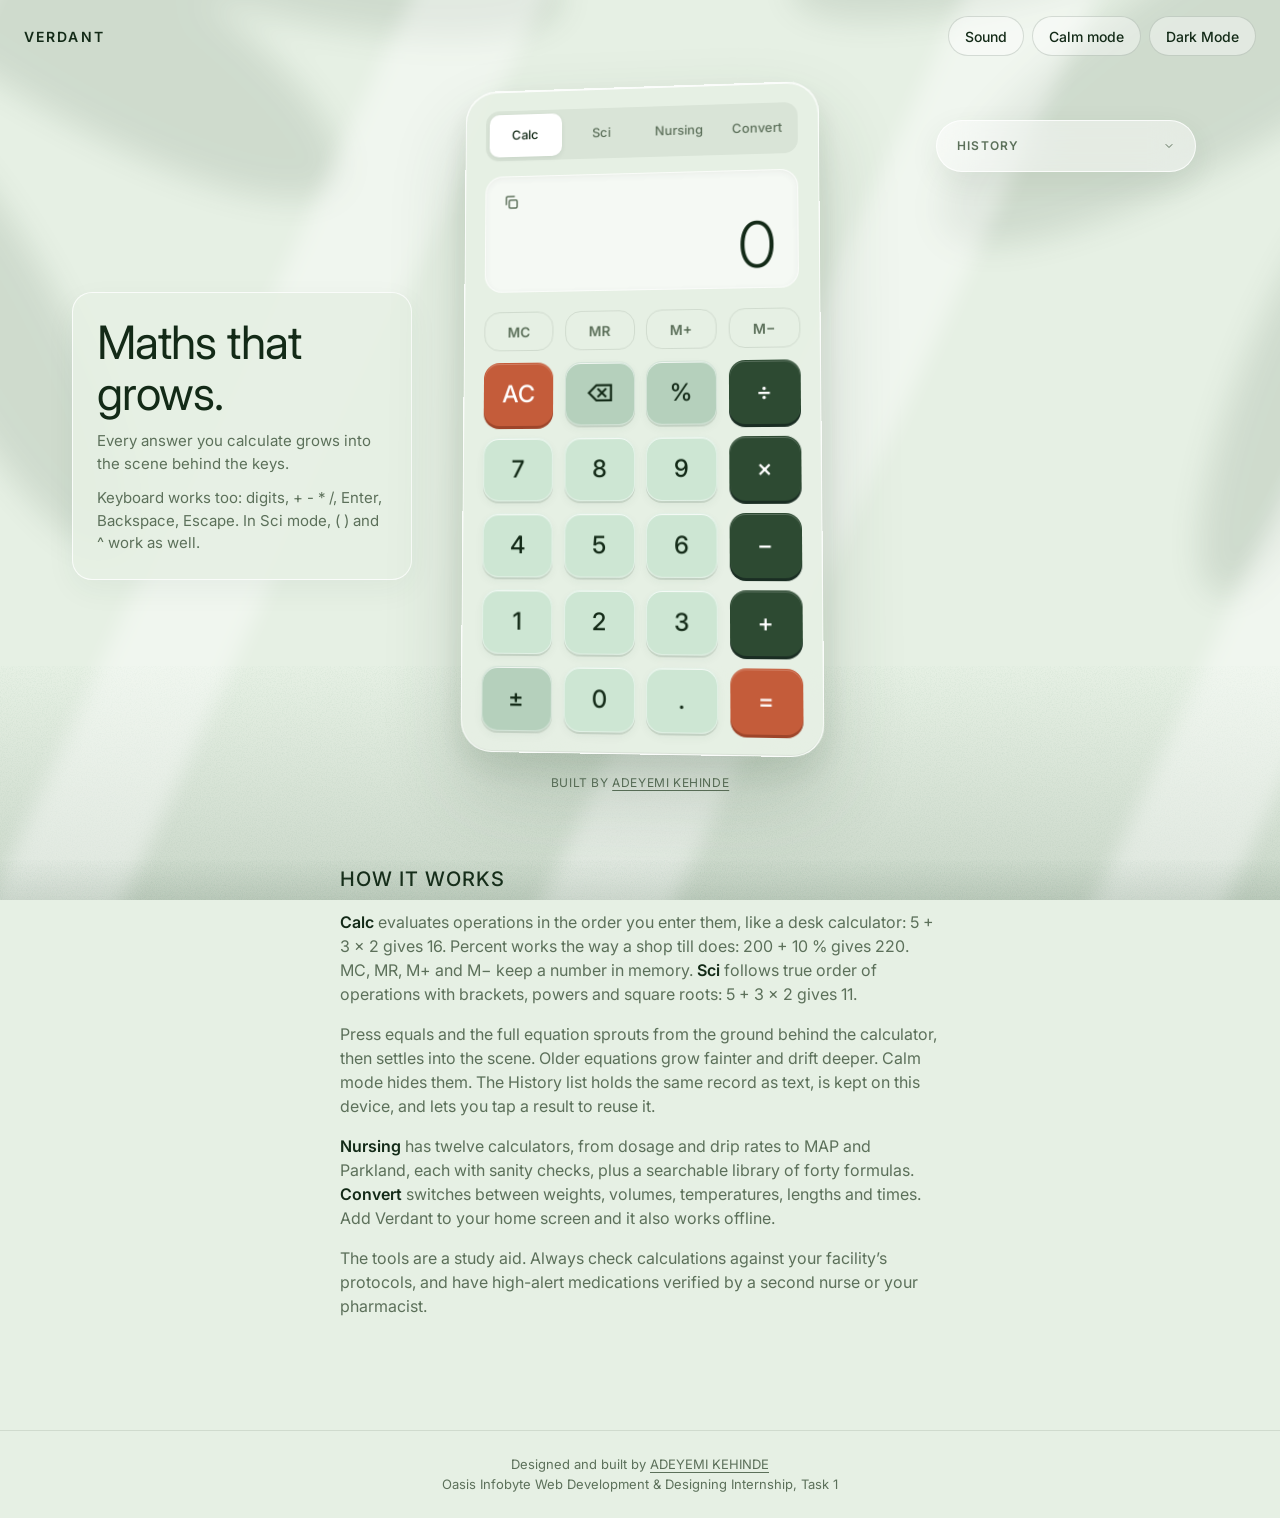
==== WebDev-L2-Calculator/index.html @ 2a037e3b "Added Oasis Infobyte Tasks: Tribute Page and Calculator" ====
<!DOCTYPE html>
<html lang="en">
<head>
  <meta charset="UTF-8">

  <meta name="viewport" content="width=device-width, initial-scale=1, viewport-fit=cover">
  <title>Verdant | Calculator</title>
  <meta name="description" content="A calculator with a scientific mode, nursing dosage tools and unit converters. Forty nursing formulas drift through the scene behind the keys.">
  <meta name="color-scheme" content="light">
  <meta name="theme-color" content="#CFE3CC">
  <meta name="mobile-web-app-capable" content="yes">
  <meta name="apple-mobile-web-app-capable" content="yes">
  <meta name="apple-mobile-web-app-title" content="Verdant">
  <link rel="manifest" href="manifest.webmanifest">
  <link rel="icon" href="icon-192.png" type="image/png">
  <link rel="apple-touch-icon" href="apple-touch-icon.png">

  <script>
    (function () {
      var root = document.documentElement;
      var memory = navigator.deviceMemory || 8, cores = navigator.hardwareConcurrency || 8;
      var saveData = navigator.connection && navigator.connection.saveData;
      if (memory <= 2 || cores <= 2 || saveData) root.classList.add("lite");
    })();
  </script>

  <link rel="preconnect" href="https://fonts.googleapis.com">
  <link rel="preconnect" href="https://fonts.gstatic.com" crossorigin>
  <link rel="stylesheet" href="https://fonts.googleapis.com/css2?family=Inter:wght@200;400;500&display=swap">

  <link rel="stylesheet" href="style.css">
  
  <script src="formulas.js" defer></script>
  <script src="script.js" defer></script>
  <script src="tools.js" defer></script>
</head>

<body>
  <a class="skip-link" href="#calculator">Skip to calculator</a>

  <div class="scene" aria-hidden="true">
    <div class="scene__light"></div>                        
    <div class="formula-field" id="formula-field"></div>
    <div class="scene__tunnel"><div class="tunnel"><div class="tunnel__sway" id="echo-layer"></div></div></div>
    <div class="scene__terrain"></div>                        
  </div>

  <header class="site-header">
    <p class="wordmark">VERDANT</p>
    <div class="site-header__actions">
      <button type="button" class="scene-toggle" id="install-btn" hidden>Install app</button>
      
      <!-- Sound Button with SVG and Text -->
      <button type="button" class="scene-toggle" id="sound-toggle" aria-pressed="false" aria-label="Toggle Sound">
        <svg class="icon-mobile" viewBox="0 0 24 24" width="18" height="18" stroke="currentColor" stroke-width="2" fill="none" stroke-linecap="round" stroke-linejoin="round">
          <polygon points="11 5 6 9 2 9 2 15 6 15 11 19 11 5"></polygon>
          <path d="M15.54 8.46a5 5 0 0 1 0 7.07"></path>
          <path d="M19.07 4.93a10 10 0 0 1 0 14.14"></path>
        </svg>
        <span class="text-desktop">Sound</span>
      </button>
      
  
      <button type="button" class="scene-toggle" id="scene-toggle" aria-pressed="false" aria-label="Toggle Calm Mode">
        <svg class="icon-mobile" viewBox="0 0 24 24" width="18" height="18" stroke="currentColor" stroke-width="2" fill="none" stroke-linecap="round" stroke-linejoin="round">
          <path d="M11 20A7 7 0 0 1 9.8 6.1C15.5 5 17 4.48 19 2c1 2 2 4.18 2 8 0 5.5-4.78 10-10 10Z"></path>
          <path d="M2 21c0-3 1.85-5.36 5.08-6C9.5 14.52 12 13 13 12"></path>
        </svg>
        <span class="text-desktop">Calm mode</span>
      </button>
            <!-- Add this Theme Toggle Button -->
      <button type="button" class="scene-toggle" id="theme-toggle" aria-label="Toggle Dark Mode" aria-pressed="false">
        <!-- Moon Icon (Shows in Light Mode) -->
        <svg class="icon-moon icon-mobile" viewBox="0 0 24 24" width="18" height="18" stroke="currentColor" stroke-width="2" fill="none" stroke-linecap="round" stroke-linejoin="round">
          <path d="M21 12.79A9 9 0 1 1 11.21 3 7 7 0 0 0 21 12.79z"></path>
        </svg>
        <!-- Sun Icon (Shows in Dark Mode) -->
        <svg class="icon-sun icon-mobile" viewBox="0 0 24 24" width="18" height="18" stroke="currentColor" stroke-width="2" fill="none" stroke-linecap="round" stroke-linejoin="round" style="display:none;">
          <circle cx="12" cy="12" r="5"></circle><line x1="12" y1="1" x2="12" y2="3"></line><line x1="12" y1="21" x2="12" y2="23"></line><line x1="4.22" y1="4.22" x2="5.64" y2="5.64"></line><line x1="18.36" y1="18.36" x2="19.78" y2="19.78"></line><line x1="1" y1="12" x2="3" y2="12"></line><line x1="21" y1="12" x2="23" y2="12"></line><line x1="4.22" y1="19.78" x2="5.64" y2="18.36"></line><line x1="18.36" y1="5.64" x2="19.78" y2="4.22"></line>
        </svg>
        <span class="text-desktop">Dark Mode</span>
      </button>
    </div>
  </header>

  <main class="stage">

    <!-- Mobile text toggle button -->
    <button type="button" id="mobile-info-btn" class="mobile-info-btn" aria-expanded="false" aria-controls="intro-title concept-title">
      <svg viewBox="0 0 24 24" width="18" height="18" fill="none" stroke="currentColor" stroke-width="2" stroke-linecap="round" stroke-linejoin="round"><circle cx="12" cy="12" r="10"></circle><line x1="12" y1="16" x2="12" y2="12"></line><line x1="12" y1="8" x2="12.01" y2="8"></line></svg>
      <span>Read Project Info</span>
    </button>

    <section class="intro mobile-collapsible" aria-labelledby="intro-title">
      <h1 id="intro-title">Maths that grows.</h1>
      <p>Every answer you calculate grows into the scene behind the keys.</p>
      <p class="intro__hint">Keyboard works too: digits, + - * /, Enter, Backspace, Escape. In Sci mode, ( ) and ^ work as well.</p>
    </section>

    <section class="calculator" id="calculator" aria-label="Calculator" data-mode="basic">
     
      <div class="calculator__rig">
        <div class="calculator__shadow" aria-hidden="true"></div>
        <div class="calculator__body">

          <div class="tabs" role="tablist" aria-label="Calculator mode">
            <button type="button" class="tab" role="tab" id="tab-basic"   data-tab="basic"   aria-selected="true"  aria-controls="panel-basic"   tabindex="0">Calc</button>
            <button type="button" class="tab" role="tab" id="tab-sci"     data-tab="sci"     aria-selected="false" aria-controls="panel-sci"     tabindex="-1">Sci</button>
            <button type="button" class="tab" role="tab" id="tab-nursing" data-tab="nursing" aria-selected="false" aria-controls="panel-nursing" tabindex="-1">Nursing</button>
            <button type="button" class="tab" role="tab" id="tab-convert" data-tab="convert" aria-selected="false" aria-controls="panel-convert" tabindex="-1">Convert</button>
          </div>

          <div class="display">
            <button type="button" class="display__copy" id="copy-result" aria-label="Copy result">
              <svg viewBox="0 0 24 24" width="18" height="18" aria-hidden="true" focusable="false"><rect x="9" y="9" width="11" height="11" rx="2" fill="none" stroke="currentColor" stroke-width="2"/><path d="M5 15V6a2 2 0 0 1 2-2h9" fill="none" stroke="currentColor" stroke-width="2" stroke-linecap="round"/></svg>
            </button>
            <span class="display__mem" id="mem-badge" hidden>M</span>
            <p class="display__expression" id="expression" aria-hidden="true"></p>
            <output class="display__result" id="result" for="keypad sci-keypad" aria-live="off">0</output>
          </div>

          <div class="panel" id="panel-basic" role="tabpanel" aria-labelledby="tab-basic">
            <div class="memrow" role="group" aria-label="Memory keys">
              <button type="button" class="key key--mem" data-action="mc"     aria-label="Memory clear">MC</button>
              <button type="button" class="key key--mem" data-action="mr"     aria-label="Memory recall">MR</button>
              <button type="button" class="key key--mem" data-action="mplus"  aria-label="Add to memory">M+</button>
              <button type="button" class="key key--mem" data-action="mminus" aria-label="Subtract from memory">M&minus;</button>
            </div>

            <div class="keypad" id="keypad" role="group" aria-label="Calculator keys">
              <button type="button" class="key key--clear"    data-action="clear"     aria-label="All clear">AC</button>
              <button type="button" class="key key--func"     data-action="backspace" aria-label="Backspace">&#9003;</button>
              <button type="button" class="key key--func"     data-action="percent"   aria-label="Percent">%</button>
              <button type="button" class="key key--operator" data-action="operator"  data-operator="divide"   aria-label="Divide">&divide;</button>

              <button type="button" class="key key--number" data-action="digit" data-value="7">7</button>
              <button type="button" class="key key--number" data-action="digit" data-value="8">8</button>
              <button type="button" class="key key--number" data-action="digit" data-value="9">9</button>
              <button type="button" class="key key--operator" data-action="operator" data-operator="multiply" aria-label="Multiply">&times;</button>

              <button type="button" class="key key--number" data-action="digit" data-value="4">4</button>
              <button type="button" class="key key--number" data-action="digit" data-value="5">5</button>
              <button type="button" class="key key--number" data-action="digit" data-value="6">6</button>
              <button type="button" class="key key--operator" data-action="operator" data-operator="subtract" aria-label="Subtract">&minus;</button>

              <button type="button" class="key key--number" data-action="digit" data-value="1">1</button>
              <button type="button" class="key key--number" data-action="digit" data-value="2">2</button>
              <button type="button" class="key key--number" data-action="digit" data-value="3">3</button>
              <button type="button" class="key key--operator" data-action="operator" data-operator="add" aria-label="Add">+</button>

              <button type="button" class="key key--func"   data-action="negate"  aria-label="Plus or minus">&plusmn;</button>
              <button type="button" class="key key--number" data-action="digit" data-value="0">0</button>
              <button type="button" class="key key--number" data-action="decimal" aria-label="Decimal point">.</button>
              <button type="button" class="key key--equals" data-action="equals"  aria-label="Equals">=</button>
            </div>
          </div>

          <div class="panel" id="panel-sci" role="tabpanel" aria-labelledby="tab-sci" hidden>
            <div class="keypad keypad--sci" id="sci-keypad" role="group" aria-label="Scientific keys">
              <button type="button" class="key key--clear"    data-action="sci-clear" aria-label="All clear">AC</button>
              <button type="button" class="key key--func"     data-action="sci-input" data-value="(" aria-label="Open bracket">(</button>
              <button type="button" class="key key--func"     data-action="sci-input" data-value=")" aria-label="Close bracket">)</button>
              <button type="button" class="key key--func"     data-action="sci-back"  aria-label="Backspace">&#9003;</button>
              <button type="button" class="key key--operator" data-action="sci-input" data-value="&divide;" aria-label="Divide">&divide;</button>

              <button type="button" class="key key--func"     data-action="sci-input" data-value="&#8730;(" aria-label="Square root">&radic;</button>
              <button type="button" class="key key--number"   data-action="sci-input" data-value="7">7</button>
              <button type="button" class="key key--number"   data-action="sci-input" data-value="8">8</button>
              <button type="button" class="key key--number"   data-action="sci-input" data-value="9">9</button>
              <button type="button" class="key key--operator" data-action="sci-input" data-value="&times;" aria-label="Multiply">&times;</button>

              <button type="button" class="key key--func"     data-action="sci-input" data-value="^2" aria-label="Squared">x&sup2;</button>
              <button type="button" class="key key--number"   data-action="sci-input" data-value="4">4</button>
              <button type="button" class="key key--number"   data-action="sci-input" data-value="5">5</button>
              <button type="button" class="key key--number"   data-action="sci-input" data-value="6">6</button>
              <button type="button" class="key key--operator" data-action="sci-input" data-value="&minus;" aria-label="Subtract">&minus;</button>

              <button type="button" class="key key--func"     data-action="sci-input" data-value="^" aria-label="To the power of">x&#696;</button>
              <button type="button" class="key key--number"   data-action="sci-input" data-value="1">1</button>
              <button type="button" class="key key--number"   data-action="sci-input" data-value="2">2</button>
              <button type="button" class="key key--number"   data-action="sci-input" data-value="3">3</button>
              <button type="button" class="key key--operator" data-action="sci-input" data-value="+" aria-label="Add">+</button>

              <button type="button" class="key key--func"     data-action="sci-input" data-value="&pi;" aria-label="Pi">&pi;</button>
              <button type="button" class="key key--number"   data-action="sci-input" data-value="0">0</button>
              <button type="button" class="key key--number"   data-action="sci-input" data-value="." aria-label="Decimal point">.</button>
              <button type="button" class="key key--func"     data-action="sci-input" data-value="e" aria-label="Euler's number e">e</button>
              <button type="button" class="key key--equals"   data-action="sci-equals" aria-label="Equals">=</button>
            </div>
          </div>

          <div class="panel panel--tool" id="panel-nursing" role="tabpanel" aria-labelledby="tab-nursing" hidden></div>
          <div class="panel panel--tool" id="panel-convert" role="tabpanel" aria-labelledby="tab-convert" hidden></div>

        </div>
      </div>

      <p class="visually-hidden" id="announcer" role="status" aria-live="polite"></p>
      <p class="signature">Built by <a href="https://www.linkedin.com/in/adeyemi-kehinde-rn" target="_blank" rel="noopener noreferrer">ADEYEMI KEHINDE<span class="visually-hidden"> on LinkedIn (opens in a new tab)</span></a></p>
    </section>

    <aside class="history" aria-label="Calculation history">
      <details>
        <summary>History</summary>
        <ol class="history__list" id="history-list" reversed></ol>
        <p class="history__empty" id="history-empty">Your calculations will appear here. Tap one to reuse its result.</p>
        <button type="button" class="history__clear" data-action="clear-history" hidden>Clear history</button>
      </details>
    </aside>

    <section class="concept mobile-collapsible" aria-labelledby="concept-title">
      <h2 id="concept-title">How it works</h2>
      <p><strong>Calc</strong> evaluates operations in the order you enter them, like a desk calculator: 5 + 3 &times; 2 gives 16. Percent works the way a shop till does: 200 + 10 % gives 220. MC, MR, M+ and M&minus; keep a number in memory. <strong>Sci</strong> follows true order of operations with brackets, powers and square roots: 5 + 3 &times; 2 gives 11.</p>
      <p>Press equals and the full equation sprouts from the ground behind the calculator, then settles into the scene. Older equations grow fainter and drift deeper. Calm mode hides them. The History list holds the same record as text, is kept on this device, and lets you tap a result to reuse it.</p>
      <p><strong>Nursing</strong> has twelve calculators, from dosage and drip rates to MAP and Parkland, each with sanity checks, plus a searchable library of forty formulas. <strong>Convert</strong> switches between weights, volumes, temperatures, lengths and times. Add Verdant to your home screen and it also works offline.</p>
      <p>The tools are a study aid. Always check calculations against your facility&rsquo;s protocols, and have high-alert medications verified by a second nurse or your pharmacist.</p>
    </section>

  </main>

  <div class="scene scene--front" aria-hidden="true">
    <div class="scene__terrain-front"></div>
  </div>

  <footer class="site-footer">
    <p>Designed and built by <a href="https://www.linkedin.com/in/adeyemi-kehinde-rn" target="_blank" rel="noopener noreferrer">ADEYEMI KEHINDE</a></p>
    <p>Oasis Infobyte Web Development &amp; Designing Internship, Task 1</p>
  </footer>

  <div class="toast" id="toast" aria-hidden="true"></div>

  <noscript><p class="noscript">This calculator needs JavaScript to work. Please enable it and reload.</p></noscript>
</body>
</html>
---- WebDev-L2-Calculator/style.css ----
/* VERDANT - Main Stylesheet */

:root {
  /* Typography */
  --ink: #132A17;
  --ink-dim: #5C705A;
  --error: #C45C3A;
  
  /* Canvas */
  --bg-base: #E6F0E4;
  --bg-glow: #F8FAF5;
  
  /* Surfaces */
  --panel: rgba(255, 255, 255, 0.45);
  --display: rgba(255, 255, 255, 0.6);
  --edge: rgba(255, 255, 255, 0.8);
  
  /* Keys & Accents */
  --key-number: #CDE6D3;
  --key-func: #B5D0BC;
  --key-op: #2D4A32;
  --accent: #C45C3A;
  
  /* Elements */
  --glyph: #2D4A32;
  --focus: #2D4A32;
  --warn-bg: rgba(196, 92, 58, 0.15); 
  --warn-ink: #8A3520;
  
  /* Physics & Fonts */
  --font: "Inter", -apple-system, "SF Pro Display", system-ui, "Segoe UI", sans-serif;
  --ease-out: cubic-bezier(.22,1,.36,1); 
  --spring: cubic-bezier(.34,1.4,.64,1);
  --calc-w: 360px; 
  --pad: 20px; 
  --gap: 12px; 
  --display-h: 120px; 
  --key-h: 64px; 
  --key-radius: 16px; 
  --body-radius: 32px; 
  --result-size: 64px;

  /* SVG Assets */
  --noise: url("data:image/svg+xml,%3Csvg xmlns='http://www.w3.org/2000/svg' width='240' height='240'%3E%3Cfilter id='n'%3E%3CfeTurbulence type='fractalNoise' baseFrequency='.8' numOctaves='2' stitchTiles='stitch'/%3E%3CfeColorMatrix values='0 0 0 0 .2 0 0 0 0 .4 0 0 0 0 .3 0 0 0 1.2 -.5'/%3E%3C/filter%3E%3Crect width='100%25' height='100%25' filter='url(%23n)'/%3E%3C/svg%3E");
  --leaves: url("data:image/svg+xml,%3Csvg xmlns='http://www.w3.org/2000/svg' viewBox='0 0 800 600' preserveAspectRatio='xMidYMid slice'%3E%3Cdefs%3E%3Cfilter id='b' x='-30%25' y='-30%25' width='160%25' height='160%25'%3E%3CfeGaussianBlur stdDeviation='9'/%3E%3C/filter%3E%3C/defs%3E%3Cg fill='%232D4A32' filter='url(%23b)'%3E%3Cellipse cx='70' cy='50' rx='190' ry='52' transform='rotate(32 70 50)'/%3E%3Cellipse cx='210' cy='20' rx='150' ry='40' transform='rotate(12 210 20)'/%3E%3Cellipse cx='40' cy='230' rx='140' ry='38' transform='rotate(62 40 230)'/%3E%3Cellipse cx='740' cy='70' rx='200' ry='54' transform='rotate(148 740 70)'/%3E%3Cellipse cx='620' cy='10' rx='140' ry='36' transform='rotate(165 620 10)'/%3E%3Cellipse cx='770' cy='260' rx='130' ry='34' transform='rotate(112 770 260)'/%3E%3C/g%3E%3C/svg%3E");
  --chevron: url("data:image/svg+xml,%3Csvg xmlns='http://www.w3.org/2000/svg' width='12' height='8' viewBox='0 0 12 8'%3E%3Cpath d='M1 1.5l5 5 5-5' fill='none' stroke='%235C705A' stroke-width='1.8' stroke-linecap='round' stroke-linejoin='round'/%3E%3C/svg%3E");
}

@property --tilt { syntax:"<number>"; inherits:true; initial-value:1; }

/* Base Reset */
*,*::before,*::after { box-sizing:border-box; }
[hidden] { display:none !important; }
html { -webkit-text-size-adjust:100%; scroll-behavior:smooth; scroll-padding-top:16px; }
body { margin:0; min-height:100dvh; background:var(--bg-base); color:var(--ink); font-family:var(--font); line-height:1.5; overflow-x:hidden; }
h1,h2,p { margin:0; }
a { color:inherit; text-underline-offset:3px; }
.visually-hidden { position:absolute; width:1px; height:1px; margin:-1px; padding:0; overflow:hidden; clip:rect(0 0 0 0); white-space:nowrap; border:0; }
.skip-link { position:absolute; left:16px; top:-64px; z-index:20; padding:8px 16px; border-radius:8px; background:var(--ink); color:#fff; }
.skip-link:focus { top:16px; }
.noscript { position:relative; z-index:10; margin:16px; padding:16px; border-radius:12px; background:var(--panel); color:var(--error); }
:is(a,button,summary,input,select):focus-visible { outline:3px solid var(--focus); outline-offset:3px; }

/* Background Scene */
.scene { position:fixed; inset:0; z-index:0; pointer-events:none; overflow:hidden; contain:layout paint style; background:var(--bg-base); }
.scene__light::after { content:""; position:absolute; inset:-6%; background:var(--leaves) center/cover; opacity:.12; }
.scene__light::before { content:""; position:absolute; inset:-20%; z-index:1; background:repeating-linear-gradient(115deg, transparent 0 180px, rgba(255,255,255,0.4) 180px 300px, transparent 300px 500px); animation:light-drift 80s ease-in-out infinite alternate; filter: blur(10px); }
@keyframes light-drift { from { transform:translate3d(-4%,0,0); } to { transform:translate3d(4%,0,0); } }
.scene__terrain { position:absolute; left:0; right:0; bottom:0; height:26vh; background:linear-gradient(0deg,rgba(45,74,50,.15),transparent); }
.scene__terrain::after,.scene__terrain-front::after { content:""; position:absolute; inset:0; background:var(--noise); opacity:.15; mix-blend-mode:multiply; }
.scene--front { inset:auto 0 0 0; height:40px; z-index:6; background:none; }
.scene__terrain-front { position:absolute; inset:0; background:linear-gradient(0deg,rgba(45,74,50,.1),transparent); }

/* Header & Layout */
.site-header { position:relative; z-index:5; display:flex; justify-content:space-between; align-items:center; gap:12px; flex-wrap:wrap; padding:max(16px,env(safe-area-inset-top)) max(24px,env(safe-area-inset-right)) 0 max(24px,env(safe-area-inset-left)); animation:fade-down 900ms var(--ease-out) 1300ms both; }
.site-header__actions { display:flex; flex-wrap:wrap; justify-content:flex-end; gap:8px; }
.wordmark { font-size:14px; font-weight:600; letter-spacing:.15em; color:var(--ink); text-transform:uppercase; }

/* Toggle Buttons (Desktop Text / Mobile Icons) */
.scene-toggle { display:flex; align-items:center; justify-content:center; gap:6px; min-height:40px; padding:8px 16px; border:1px solid rgba(19,42,23,.15); border-radius:999px; background:rgba(255,255,255,.4); color:var(--ink); font:inherit; font-size:14px; font-weight:500; cursor:pointer; touch-action:manipulation; transition:all 0.2s; backdrop-filter: blur(10px); }
.scene-toggle:hover { background:rgba(255,255,255,.7); }
.scene-toggle[aria-pressed="true"] { background:var(--ink); color:#fff; }
.scene-toggle .icon-mobile { display:none; }
.scene-toggle .text-desktop { display:inline; }

.stage { position:relative; z-index:5; display:grid; justify-items:center; align-content:start; gap:24px; padding:24px 16px 72px; min-height:calc(100dvh - 48px); }
.intro { max-width:34ch; padding:24px; border-radius:20px; background:var(--panel); -webkit-backdrop-filter:blur(20px); backdrop-filter:blur(20px); border:1px solid var(--edge); box-shadow: 0 10px 30px rgba(45,74,50,0.05); animation:fade-up 900ms var(--ease-out) 1500ms both; }
.intro h1 { font-size:clamp(30px,3.6vw,46px); font-weight:400; line-height:1.1; margin-bottom:12px; letter-spacing:-.02em; color:var(--ink); }
.intro p { color:var(--ink-dim); font-size:15px; }
.intro__hint { margin-top:12px; font-size:13px; }

.concept { grid-column:1/-1; max-width:60ch; padding-top:48px; color:var(--ink-dim); content-visibility:auto; contain-intrinsic-size:auto 520px; }
.concept h2 { font-size:20px; font-weight:500; color:var(--ink); margin-bottom:16px; text-transform:uppercase; letter-spacing:0.05em; }
.concept p + p { margin-top:16px; }
.concept strong { font-weight:600; color:var(--ink); }

.site-footer { position:relative; z-index:5; padding:24px 24px max(24px,env(safe-area-inset-bottom)); font-size:13px; color:var(--ink-dim); text-align:center; border-top:1px solid rgba(19,42,23,.1); margin-top:40px; }
@keyframes fade-down { from { opacity:0; translate:0 -16px; } }
@keyframes fade-up { from { opacity:0; translate:0 18px; } }

/* Calculator Chassis */
.calculator { perspective:1400px; width:min(92vw,var(--calc-w)); order:-1; }
.calculator__rig { position:relative; --tilt:1; transition:--tilt 600ms var(--ease-out); transform:rotateX(calc((4deg - var(--py,0)*1.5deg)*var(--tilt))) rotateY(calc((-6deg + var(--px,0)*1.5deg)*var(--tilt))); }
.calculator[data-mode="nursing"] .calculator__rig,.calculator[data-mode="convert"] .calculator__rig { --tilt:0; }
.calculator__shadow { position:absolute; inset:0; border-radius:var(--body-radius); box-shadow:0 40px 80px rgba(45,74,50,.2), 0 15px 30px rgba(45,74,50,.1); animation:shadow-land 1700ms ease-out both 250ms; }
@keyframes shadow-land {
  0%,34% { opacity:0; scale:.9; }
  52%    { opacity:1; scale:1; }
  66%    { opacity:.55; scale:.97; }
  80%    { opacity:1; scale:1; }
  90%    { opacity:.8; scale:.99; }
  100%   { opacity:1; scale:1; }
}
.calculator__body { position:relative; z-index:1; isolation:isolate; padding:var(--pad); border-radius:var(--body-radius); background:var(--panel); -webkit-backdrop-filter:blur(24px) saturate(1.2); backdrop-filter:blur(24px) saturate(1.2); border:1px solid var(--edge); box-shadow:inset 0 1px 0 rgba(255,255,255,.9), inset 0 -1px 0 rgba(0,0,0,.05); animation:slab-drop 1700ms both 250ms; }
.calculator__body::before, .calculator__body::after { display:none; }
@keyframes slab-drop {
  0%   { translate:0 -125vh; rotate:9deg;    animation-timing-function:cubic-bezier(.55,0,.9,.45); }
  52%  { translate:0 0;      rotate:-1.5deg; animation-timing-function:cubic-bezier(.2,.7,.3,1); }
  66%  { translate:0 -34px;  rotate:.8deg;   animation-timing-function:cubic-bezier(.55,0,.9,.45); }
  80%  { translate:0 0;      rotate:-.3deg;  animation-timing-function:cubic-bezier(.2,.7,.3,1); }
  90%  { translate:0 -9px;   rotate:.1deg;   animation-timing-function:cubic-bezier(.55,0,.9,.45); }
  100% { translate:0 0;      rotate:0deg; }
}
@supports not (backdrop-filter:blur(1px)) { .calculator__body { background:rgba(230, 240, 228, 0.95); } }

/* Tabs & Display */
.tabs { display:grid; grid-template-columns:repeat(4,1fr); gap:4px; padding:4px; margin-bottom:16px; border-radius:14px; background:rgba(19,42,23,.06); }
.tab { min-height:44px; padding:0 2px; border:0; border-radius:10px; background:none; color:var(--ink-dim); font:inherit; font-size:13px; font-weight:500; cursor:pointer; touch-action:manipulation; transition:all 0.2s; }
.tab[aria-selected="true"] { background:#fff; color:var(--ink); box-shadow:0 2px 5px rgba(19,42,23,.08); }

.display { position:relative; display:flex; flex-direction:column; justify-content:flex-end; align-items:flex-end; height:var(--display-h); padding:16px 20px; margin-bottom:20px; border-radius:18px; background:var(--display); box-shadow:inset 0 2px 6px rgba(45,74,50,.06); overflow:hidden; border:1px solid rgba(255,255,255,0.5); }
.display__copy { position:absolute; top:8px; left:8px; display:grid; place-items:center; width:36px; height:36px; padding:0; border:0; border-radius:10px; background:none; color:var(--ink-dim); cursor:pointer; transition:color 0.2s; }
.display__copy:hover { color:var(--ink); }
.display__mem { position:absolute; top:14px; left:52px; padding:2px 8px; border-radius:6px; background:var(--key-op); color:#fff; font-size:11px; font-weight:600; letter-spacing:0.05em; }
.display__expression { max-width:100%; min-height:1.5em; font-size:16px; color:var(--ink-dim); white-space:nowrap; overflow:hidden; text-overflow:ellipsis; font-weight:500; }
.display__result { max-width:100%; font-size:var(--result-size); font-weight:300; line-height:1.1; font-variant-numeric:tabular-nums; white-space:nowrap; overflow:hidden; color:var(--ink); }
.display__result[data-size="md"] { font-size:calc(var(--result-size)*.75); }
.display__result[data-size="sm"] { font-size:calc(var(--result-size)*.56); }
.display__result.is-preview { color:var(--ink-dim); }
.display__result.is-error { color:var(--error); font-size:28px; font-weight:500; }
.display__result.is-revealed { animation:result-reveal 320ms var(--ease-out); }
@keyframes result-reveal { from { opacity:0; translate:0 8px; } to { opacity:1; translate:0 0; } }

/* Keypads & Keys */
.keypad { display:grid; grid-template-columns:repeat(4,1fr); gap:var(--gap); }
.keypad--sci { display:grid; grid-template-columns:repeat(5,1fr); gap:calc(var(--gap)*.8); }
.signature { margin-top:24px; text-align:center; font-size:12px; color:var(--ink-dim); text-transform:uppercase; letter-spacing:0.05em; }

.key { height:var(--key-h); min-height:48px; padding:0; border:1px solid rgba(255,255,255,0.4); border-radius:var(--key-radius); font:inherit; font-size:24px; font-weight:500; color:var(--ink); cursor:pointer; touch-action:manipulation; -webkit-tap-highlight-color:transparent; box-shadow:0 2px 0 rgba(45,74,50,.15), 0 4px 10px rgba(45,74,50,.05), inset 0 1px 0 rgba(255,255,255,.8); transition:transform 160ms var(--ease-out),box-shadow 160ms var(--ease-out),filter 120ms ease-out; }
html:not(.is-ready) #panel-basic .key { animation:key-rise 560ms var(--ease-out) both; animation-delay:calc(1000ms + var(--i,0)*32ms); }
@keyframes key-rise { from { opacity:0; translate:0 16px; scale:.88; } }
.keypad--sci .key { height:calc(var(--key-h)*.88); font-size:20px; }

.key--number { background:var(--key-number); }
.key--func { background:var(--key-func); }
.key--operator { background:var(--key-op); color:#fff; border-color:transparent; box-shadow:0 3px 0 #1A2D23, inset 0 1px 0 rgba(255,255,255,.2); }
.key--equals,.key--clear { background:var(--accent); color:#fff; border-color:transparent; box-shadow:0 3px 0 #9E452A, inset 0 1px 0 rgba(255,255,255,.2); }
.key--mem { height:40px; min-height:40px; font-size:14px; font-weight:600; background:transparent; color:var(--ink-dim); box-shadow:none; border-color:rgba(19,42,23,.1); }
.memrow { display:grid; grid-template-columns:repeat(4,1fr); gap:var(--gap); margin-bottom:var(--gap); }

@media (hover:hover) { .key:hover { filter:brightness(1.03); } }
.key:active,.key.is-pressed { transform:translateY(3px); box-shadow:0 0 0 transparent, inset 0 2px 5px rgba(0,0,0,.1); transition-duration:80ms; }
.key--equals:active, .key--equals.is-pressed, .key--clear:active, .key--clear.is-pressed { box-shadow:0 0 0 transparent, inset 0 2px 5px rgba(0,0,0,.2); }
.key--mem:active,.key--mem.is-pressed { box-shadow:none; }
.key:focus-visible { outline:3px solid var(--focus); outline-offset:3px; }
.key--operator.is-active { background:#203626; box-shadow:0 0 0 #1A2D23, inset 0 1px 3px rgba(0,0,0,.8); }

/* Tools (Nursing / Convert) */
.tool__formula { margin:2px 0 16px; padding:12px; background:rgba(255, 255, 255, 0.4); border-radius:8px; border:1px solid rgba(19, 42, 23, 0.05); font-size:14px; color:var(--ink-dim); font-variant-numeric:tabular-nums; }
.tool__form { display:grid; grid-template-columns:1fr 1fr; gap:16px; margin:0; }
.field { display:grid; gap:6px; min-width:0; align-content:start; }
.field--wide { grid-column:1/-1; }
.field__label { font-size:12px; font-weight:600; letter-spacing:.05em; color:var(--ink-dim); text-transform:uppercase; }
.control { width:100%; min-height:44px; padding:10px 12px; border:1px solid rgba(19,42,23,.15); border-radius:12px; background:rgba(255,255,255,.6); color:var(--ink); font:inherit; font-size:15px; box-shadow:inset 0 1px 3px rgba(0,0,0,0.05); }
.control::placeholder { color:var(--ink-dim); opacity:.6; }
select.control { -webkit-appearance:none; appearance:none; padding-right:32px; background:rgba(255,255,255,.6) var(--chevron) no-repeat right 12px center; cursor:pointer; }
.input-wrap { position:relative; }
.input-wrap .control--unit { padding-right:72px; }
.input-wrap__unit { position:absolute; top:50%; right:12px; translate:0 -50%; max-width:64px; overflow:hidden; text-overflow:ellipsis; white-space:nowrap; font-size:12px; color:var(--ink-dim); pointer-events:none; }
.convert-row { display:grid; grid-template-columns:1fr auto 1fr; gap:8px; align-items:end; margin-top:10px; }
.panel--tool > .field + .field,.panel--tool > .field + .convert-row { margin-top:10px; }

.result-card { margin-top:20px; padding:20px; border-radius:16px; background:var(--display); box-shadow:inset 0 4px 12px rgba(45,74,50,.08); min-height:92px; border:1px solid rgba(255,255,255,0.5); display:flex; flex-direction:column; gap:12px; }
.result-card__value { font-size:42px; font-weight:300; line-height:1.15; font-variant-numeric:tabular-nums; overflow-wrap:anywhere; color:var(--ink); min-height:50px; }
.result-card__value.is-empty { color:var(--ink-dim); }
.result-card__unit { font-size:14px; font-weight:500; color:var(--ink-dim); }
.result-card__detail { font-size:13px; color:var(--ink-dim); line-height:1.5; font-variant-numeric:tabular-nums; }
.result-card__warnings { display:grid; gap:6px; }
.result-card__warn { margin-top:8px; padding:8px 10px; border-radius:8px; background:var(--warn-bg); color:var(--warn-ink); font-size:13px; border: 1px solid rgba(196, 92, 58, 0.3); }
.result-card__note { font-size:13px; color:var(--ink-dim); line-height:1.5; opacity:0.8; }
.result-card__note:empty { display:none; }

.tool__actions { display:grid; grid-template-columns:1fr 1fr; gap:12px; margin-top:20px; }
.btn { min-height:44px; padding:12px 16px; border:1px solid rgba(19,42,23,.15); border-radius:12px; background:rgba(255,255,255,.5); color:var(--ink); font:inherit; font-size:14px; font-weight:600; cursor:pointer; transition:all 0.2s; }
.btn:hover { background:rgba(255,255,255,.8); }
.btn--primary { background:var(--key-op); border-color:var(--key-op); color:#fff; box-shadow:0 4px 10px rgba(45, 74, 50, 0.15); }
.btn--primary:hover { background:#203626; }
.btn:disabled { opacity:.5; cursor:not-allowed; }
.btn--small { min-height:40px; padding:6px 12px; font-size:13px; }
.btn--icon { min-width:44px; padding:0; font-size:16px; }

.tool__disclaimer { margin-top:16px; padding:12px; font-size:12px; color:var(--ink-dim); opacity:0.8; line-height:1.6; background:rgba(255, 255, 255, 0.3); border-radius:8px; }

.library { margin-top:24px; border-top:1px solid rgba(19,42,23,.1); padding-top:16px; }
.library summary { cursor:pointer; padding:12px 0; font-size:13px; font-weight:600; color:var(--ink); text-transform:uppercase; letter-spacing:0.05em; }
.library__list { max-height:350px; margin:8px 0 0; padding:0 8px 0 0; list-style:none; overflow-y:auto; }
.library__list::-webkit-scrollbar { width: 6px; }
.library__list::-webkit-scrollbar-track { background: rgba(0,0,0,0.05); border-radius: 10px; }
.library__list::-webkit-scrollbar-thumb { background: var(--ink-dim); border-radius: 10px; }
.library__row { display:flex; align-items:center; justify-content:space-between; gap:16px; padding:16px 8px; border-bottom:1px solid rgba(19,42,23,.08); transition:background 0.2s; }
.library__row:hover { background:rgba(255,255,255,0.5); border-radius:8px; }
.library__text { display:grid; gap:2px; min-width:0; }
.library__name { font-size:13px; font-weight:600; color:var(--ink); }
.library__formula { font-size:13px; color:var(--ink-dim); overflow-wrap:anywhere; }
.library__empty { padding:12px 0; font-size:13px; color:var(--ink-dim); }
.library .control { margin-top:8px; }
.library__row .btn { padding:6px 12px; font-size:12px; background:rgba(255, 255, 255, 0.8); border:1px solid rgba(19, 42, 23, 0.15); color:var(--ink); }
.library__row .btn:hover { background:var(--ink); color:#fff; }

/* History Card */
.history { width: min(92vw, var(--calc-w)); margin: 20px auto 0 auto; background: var(--panel); border: 1px solid var(--edge); border-radius: var(--body-radius); backdrop-filter: blur(20px); -webkit-backdrop-filter: blur(20px); box-shadow: 0 10px 30px rgba(45,74,50,0.08); position: relative; z-index: 10; animation: fade-up 900ms var(--ease-out) 1700ms both; }
.history summary { display: flex; align-items: center; justify-content: space-between; padding: 16px 20px; cursor: pointer; font-size: 12px; font-weight: 600; color: var(--ink-dim); text-transform: uppercase; letter-spacing: 0.1em; list-style: none; transition: color 0.2s; }
.history summary::-webkit-details-marker { display: none; }
.history summary:hover { color: var(--ink); }
.history summary::after { content: ""; width: 12px; height: 12px; background-image: url("data:image/svg+xml,%3Csvg xmlns='http://www.w3.org/2000/svg' viewBox='0 0 24 24' fill='none' stroke='%235C705A' stroke-width='2' stroke-linecap='round' stroke-linejoin='round'%3E%3Cpolyline points='6 9 12 15 18 9'%3E%3C/polyline%3E%3C/svg%3E"); background-size: contain; background-repeat: no-repeat; transition: transform 0.3s var(--ease-out); }
.history[open] summary::after { transform: rotate(180deg); }
.history__list { margin: 0; padding: 0 20px 16px 20px; list-style: none; max-height: 200px; overflow-y: auto; }
.history__list li { border-bottom: 1px solid rgba(19,42,23,.06); }
.history__item { display: block; width: 100%; padding: 12px 0; border: none; background: none; color: var(--ink); font: inherit; font-size: 15px; font-variant-numeric: tabular-nums; text-align: left; cursor: pointer; transition: color 0.2s, transform 0.1s; }
.history__item:hover { color: var(--accent); }
.history__empty { padding: 0 20px 16px; font-size: 13px; color: var(--ink-dim); font-style: italic; }
.history__clear { margin: 0 20px 20px; padding: 10px; width: calc(100% - 40px); border: 1px solid var(--edge); border-radius: 8px; background: rgba(255,255,255,0.5); color: var(--ink-dim); font: inherit; font-size: 12px; font-weight: 500; cursor: pointer; transition: background 0.2s; }
.history__clear:hover { background: rgba(255,255,255,0.9); color: var(--ink); }

/* Toast */
.toast { position:fixed; left:50%; bottom:max(24px,env(safe-area-inset-bottom)); z-index:30; max-width:90vw; padding:12px 20px; border-radius:999px; background:var(--ink); color:#fff; font-size:13px; font-weight:500; white-space:nowrap; overflow:hidden; text-overflow:ellipsis; pointer-events:none; opacity:0; translate:-50% 10px; transition:opacity 150ms,translate 150ms var(--ease-out); box-shadow: 0 10px 30px rgba(0,0,0,0.2);}
.toast.is-on { opacity:1; translate:-50% 0; }

/* Equation Tunnel & Formula Field */
.scene__tunnel { position:absolute; inset:0; perspective:900px; perspective-origin:50% 50%; }
body.calm .scene__tunnel { display:none; }
.tunnel { --rx:min(44vw,520px); --ry:min(30vh,270px); --fs:1; position:absolute; left:50%; top:42%; width:0; height:0; transform-style:preserve-3d; transform:rotateX(calc(var(--py,0)*-3deg)) rotateY(calc(var(--px,0)*5deg)); }
.tunnel__sway { position:absolute; inset:0; transform-style:preserve-3d; }
.ring { position:absolute; inset:0; transform-style:preserve-3d; translate:0 0 calc(-140px - var(--age,0)*230px); transition:translate 800ms var(--ease-out); animation:ring-pop 600ms var(--ease-out) both; }
@keyframes ring-pop { from { opacity:0; } }
.glyph { position:absolute; left:0; top:0; white-space:nowrap; font-size:calc(var(--size,34px)*var(--fs)); font-weight:500; color:var(--glyph); font-variant-numeric:tabular-nums; translate:calc(cos(var(--a))*var(--rx) - 50%) calc(sin(var(--a))*var(--ry) - 50%) var(--z,0px); opacity:max(.1,calc(1 - var(--age,0)*.18)); animation:glyph-in 400ms ease-out both; animation-delay:calc(var(--k,0)*40ms); }
.glyph--result { --size:56px; font-weight:600; color:var(--accent); }
@keyframes glyph-in { from { opacity:0; } }
@supports not (width:calc(cos(1deg)*1px)) { .scene__tunnel { display:none; } }

.formula-field { position:absolute; inset:0; perspective:1000px; perspective-origin:50% 40%; }
body.calm .formula-field { display:none; }
.formula { --z:0px; --o:.9; --s:1; position:absolute; width:max-content; max-width:200px; padding:12px 16px; border-radius:12px; background:rgba(255,255,255,.5); border:1px solid rgba(255,255,255,.8); backdrop-filter: blur(10px); box-shadow:0 10px 25px rgba(45,74,50,.06); animation:formula-life var(--life,8s) linear both; }
.formula[data-tier="0"] { --z:100px;  --o:.95; --s:1; }
.formula[data-tier="1"] { --z:-40px;  --o:.8;  --s:.95; }
.formula[data-tier="2"] { --z:-200px; --o:.6;  --s:.85; }
.formula__name { display:flex; align-items:center; gap:6px; margin-bottom:4px; font-size:10px; font-weight:600; letter-spacing:.1em; text-transform:uppercase; color:var(--ink-dim); }
.formula__name::before { content:""; width:4px; height:4px; border-radius:50%; background:var(--accent); flex:none; }
.formula__text { display:block; font-size:15px; font-weight:500; line-height:1.3; color:var(--ink); font-variant-numeric:tabular-nums; }
.formula--static { animation:none; opacity:var(--o); scale:var(--s); translate:-50% -50% var(--z); }
@keyframes formula-life {
  0%   { opacity:0; scale:1; translate:-50% calc(-50% + 20px) calc(var(--z) - 100px); animation-timing-function:var(--ease-out); }
  10%  { opacity:var(--o); scale:var(--s); translate:-50% -50% var(--z); animation-timing-function:ease-in-out; }
  90%  { opacity:var(--o); scale:var(--s); translate:-50% calc(-50% - 10px) calc(var(--z) + 20px); animation-timing-function:ease-in; }
  100% { opacity:0; scale:var(--s); translate:-50% calc(-50% - 20px) calc(var(--z) + 40px); }
}

html.is-scrolling .scene__light::before, html.is-scrolling .formula { animation-play-state:paused; }

/* Lite Mode & Reduced Motion */
html.lite .calculator__body { background:rgba(230, 240, 228, 0.95); backdrop-filter: none; }
html.lite .intro { background:rgba(230, 240, 228, 0.9); backdrop-filter: none; }
html.lite .formula { backdrop-filter: none; background: rgba(255,255,255,.8); }

@media (prefers-reduced-motion:reduce) {
  html { scroll-behavior:auto; }
  .scene__light::before,.tunnel__sway,.ring { animation:none; }
  .ring { transition:none; }
  .tunnel { transform:none; }
  .calculator__rig { transition:none; transform:rotateX(calc(4deg*var(--tilt))) rotateY(calc(-6deg*var(--tilt))); }
  .calculator__body,.calculator__shadow { animation:none; }
  .key { transition:none; animation:none !important; }
  .site-header,.intro,.history,.signature { animation:none; }
  .display__result.is-revealed,.glyph { animation:none; }
  .toast { transition:none; }
}

/* =========================================
   RESPONSIVE LAYOUTS
   ========================================= */

/* Tablet adjustments */
@media (min-width:600px) and (max-width:1023px) {
  :root { --display-h:112px; --key-h:60px; }
}

/* Mobile & Tablet */
@media (max-width: 1023px) {
  /* Header Icons vs Text */
  .scene-toggle .icon-mobile { display: block; }
  .scene-toggle .text-desktop { display: none; }
  .scene-toggle { padding: 8px; width: 40px; height: 40px; border-radius: 50%; }

  /* Read More Toggle Button */
  .mobile-info-btn {
    display: flex;
    align-items: center;
    justify-content: center;
    gap: 8px;
    width: min(92vw, 360px);
    margin: 0 auto 16px auto;
    padding: 12px;
    background: var(--panel);
    border: 1px solid var(--edge);
    border-radius: 12px;
    color: var(--ink);
    font-size: 14px;
    font-weight: 500;
    cursor: pointer;
    backdrop-filter: blur(10px);
    box-shadow: 0 4px 10px rgba(0,0,0,0.05);
  }

  /* Text Collapsible */
  .mobile-collapsible { display: none !important; }
  .mobile-collapsible.is-open { display: block !important; animation: fade-up 300ms var(--ease-out) both; }

  /* Mobile Layout Fixes */
  body { padding-bottom: 0 !important; }
  .calculator { margin-bottom: 0 !important; transform: none !important; }
  .calculator__rig { transform: none !important; }
  .calculator__body { padding-bottom: 30px !important; }
  .stage { padding-bottom: 40px !important; gap: 16px !important; }
  
  /* Hide redundant signature, fix footer */
  .signature { display: none !important; }
  .site-footer { position: relative; z-index: 100 !important; background: var(--bg-base) !important; padding: 24px 16px !important; border-top: 1px solid rgba(19, 42, 23, 0.08) !important; margin-top: 0 !important; color: var(--ink) !important; }
  .site-footer p { font-size: 12px !important; font-weight: 500 !important; line-height: 1.5 !important; color: var(--ink-dim) !important; }
  .site-footer p:first-child { color: var(--ink) !important; margin-bottom: 8px !important; }

  /* Display fix for cut off numbers */
  .display { height: auto !important; min-height: 110px !important; padding: 20px !important; justify-content: flex-end !important; }
  .display__result { line-height: 1.2 !important; padding-bottom: 0 !important; margin-top: 8px !important; }

  /* Fix tap highlights */
  * { -webkit-tap-highlight-color: transparent !important; }

  /* Formula fade animation */
  .formula { animation: formula-fade-mobile var(--life,8s) linear both !important; }
}

@keyframes formula-fade-mobile {
  0%   { opacity: 0; translate: -50% -50% var(--z); }
  10%  { opacity: var(--o); translate: -50% -50% var(--z); }
  90%  { opacity: var(--o); translate: -50% -50% var(--z); }
  100% { opacity: 0; translate: -50% -50% var(--z); }
}

/* Small Mobile */
@media (max-width:599px) {
  :root { --pad:16px; --gap:10px; --display-h:96px; --key-h:clamp(48px,8.5dvh,60px); --key-radius:14px; --body-radius:24px; --result-size:48px; }
  .calculator__rig { transform:rotateX(calc(2deg*var(--tilt))); }
  .key { font-size:22px; }
  .keypad--sci .key { font-size:18px; }
  .intro { order:1; }
  .tunnel { --rx:40vw; --ry:24vh; --fs:.55; }
  .formula { max-width:140px; padding:8px 12px; border-radius:8px; }
  .formula__name { font-size:9px; }
  .formula__text { font-size:13px; }
  .result-card__value { font-size:28px; }
}

@media (max-width:359px) {
  :root { --pad:12px; --gap:8px; }
  .tab { font-size:11px; }
  .tool__form { grid-template-columns:1fr; }
  .convert-row { grid-template-columns:1fr; }
  .btn--icon { width:100%; }
}

/* Desktop Layout */
@media (min-width:1024px) {
  .stage { grid-template-columns:1fr auto 1fr; align-items:center; align-content:center; column-gap:48px; }
  .intro { justify-self:end; }
  .calculator { order:0; }
  .history { justify-self:start; align-self:start; margin-top:40px; width:260px; }
  .mobile-info-btn { display: none; }
  .mobile-collapsible { display: block; }
}

@media (max-height:640px) and (max-width:599px) { 
  .intro,.concept { display:none; } 
}

@media (max-height:520px) and (orientation:landscape) {
  :root { --display-h:72px; --key-h:44px; --result-size:40px; --gap:8px; }
  .stage { padding-top:12px; }
  .tab { min-height:36px; }
}

/* =========================================
   MIDNIGHT FOREST: DARK MODE FIXES
   ========================================= */

[data-theme="dark"] {
  /* Boost text contrast so it's actually readable */
  --ink: #F0F5F2;        /* Bright off-white */
  --ink-dim: #A3B8A7;    /* Brighter sage for secondary text */
  
  /* Deepen the background, remove the muddiness */
  --bg-base: #040806;    /* Almost pure black with a green tint */
  --bg-glow: #0A1B12;    
  
  /* Solid, premium glass surfaces */
  --panel: rgba(10, 20, 15, 0.7);
  --display: rgba(0, 0, 0, 0.6);
  --edge: rgba(255, 255, 255, 0.1);
  
  /* Fix the keys so they look tactile, not flat */
  --key-number: #122117;
  --key-func: #1A3023;
  --key-op: #4A7C59;
  --accent: #E07A5F;
}

/* 1. KILL THE SEARCHLIGHTS (The white stripes) */
[data-theme="dark"] .scene__light::before {
  background: radial-gradient(circle at 50% 50%, rgba(74, 124, 89, 0.1) 0%, transparent 60%);
  animation: none; /* Stop the distracting animation */
}

/* 2. KILL THE HORIZONTAL SEAMS */
[data-theme="dark"] .scene__terrain,
[data-theme="dark"] .scene__terrain-front {
  display: none !important;
}

/* 3. FIX THE HEADER BUTTONS (No more glowing white pill) */
[data-theme="dark"] .scene-toggle {
  background: rgba(255, 255, 255, 0.05);
  border-color: rgba(255, 255, 255, 0.1);
  color: var(--ink);
}
[data-theme="dark"] .scene-toggle:hover {
  background: rgba(255, 255, 255, 0.1);
}
[data-theme="dark"] .scene-toggle[aria-pressed="true"] {
  background: rgba(255, 255, 255, 0.15); /* Subtle glass, not solid white */
  color: var(--ink);
}

/* 4. FIX THE GLASS & SHADOWS */
[data-theme="dark"] .calculator__shadow {
  box-shadow: 0 40px 80px rgba(0, 0, 0, 0.9), 0 15px 30px rgba(0, 0, 0, 0.6);
}
[data-theme="dark"] .calculator__body {
  box-shadow: inset 0 1px 0 rgba(255, 255, 255, 0.1), inset 0 -1px 0 rgba(0, 0, 0, 0.5);
}

/* 5. FIX THE KEYS */
[data-theme="dark"] .key {
  border-color: rgba(255, 255, 255, 0.05);
  box-shadow: 0 3px 0 rgba(0, 0, 0, 0.6), inset 0 1px 0 rgba(255, 255, 255, 0.05);
}
[data-theme="dark"] .key--operator {
  box-shadow: 0 3px 0 #1A2D23, inset 0 1px 0 rgba(255, 255, 255, 0.1);
}
[data-theme="dark"] .key--equals,
[data-theme="dark"] .key--clear {
  box-shadow: 0 3px 0 #8C3C22, inset 0 1px 0 rgba(255, 255, 255, 0.1);
}

/* 6. FIX THE FLOATING FORMULAS */
[data-theme="dark"] .formula {
  background: rgba(18, 33, 23, 0.9);
  border-color: rgba(255, 255, 255, 0.08);
}
[data-theme="dark"] .formula__text {
  color: var(--ink);
}

/* 7. FIX THE HISTORY DRAWER */
[data-theme="dark"] .history {
  background: var(--panel);
  border-color: var(--edge);
}
[data-theme="dark"] .history summary::after {
  filter: invert(1); /* Flips the chevron to white */
}

/* 8. FIX THE FOOTER */
[data-theme="dark"] .site-footer {
  background: var(--bg-base) !important;
  border-color: rgba(255, 255, 255, 0.05) !important;
}
[data-theme="dark"] .site-footer p:first-child {
  color: var(--ink) !important;
}
/* =========================================
   DARK MODE: TAB & MEMORY ROW FIXES
   ========================================= */

/* 1. Fix the Tab Container background */
[data-theme="dark"] .tabs {
  background: rgba(255, 255, 255, 0.05);
}

/* 2. Fix the Active Tab (No more white background) */
[data-theme="dark"] .tab[aria-selected="true"] {
  background: rgba(255, 255, 255, 0.12); /* Dark glass */
  color: var(--ink); /* Bright text */
  box-shadow: 0 2px 5px rgba(0, 0, 0, 0.4);
}

/* 3. Fix the Inactive Tabs */
[data-theme="dark"] .tab {
  color: var(--ink-dim);
}
[data-theme="dark"] .tab:hover {
  color: var(--ink);
}

/* 4. Fix the Memory Row buttons (MC, MR, M+, M-) */
[data-theme="dark"] .key--mem {
  border-color: rgba(255, 255, 255, 0.1); /* Subtle white border */
  color: var(--ink-dim);
}
[data-theme="dark"] .key--mem:active {
  background: rgba(255, 255, 255, 0.05);
}
/* =========================================
   DARK MODE: FIX NATIVE DROPDOWNS & INPUTS
   ========================================= */

/* 1. Fix the main select box */
[data-theme="dark"] select.control {
  background-color: #122117 !important; /* Dark green background */
  color: var(--ink) !important; /* Light text */
  border-color: rgba(255, 255, 255, 0.15) !important;
  
  /* Swap the dark chevron for a light one */
  background-image: url("data:image/svg+xml,%3Csvg xmlns='http://www.w3.org/2000/svg' width='12' height='8' viewBox='0 0 12 8'%3E%3Cpath d='M1 1.5l5 5 5-5' fill='none' stroke='%23A3B8A7' stroke-width='1.8' stroke-linecap='round' stroke-linejoin='round'/%3E%3C/svg%3E") !important;
}

/* 2. Fix the actual dropdown menu items (The popup list) */
[data-theme="dark"] select.control option {
  background-color: #122117 !important; 
  color: var(--ink) !important;
}

/* 3. Fix standard text inputs (like Weight / Burn area) */
[data-theme="dark"] input.control {
  background-color: rgba(255, 255, 255, 0.05) !important;
  color: var(--ink) !important;
  border-color: rgba(255, 255, 255, 0.1) !important;
}

/* 4. Fix the placeholder text in inputs */
[data-theme="dark"] input.control::placeholder {
  color: var(--ink-dim) !important;
  opacity: 0.6;
}

/* 5. Fix the Search Formulas input */
[data-theme="dark"] .library .control {
  background-color: rgba(255, 255, 255, 0.05) !important;
  color: var(--ink) !important;
}
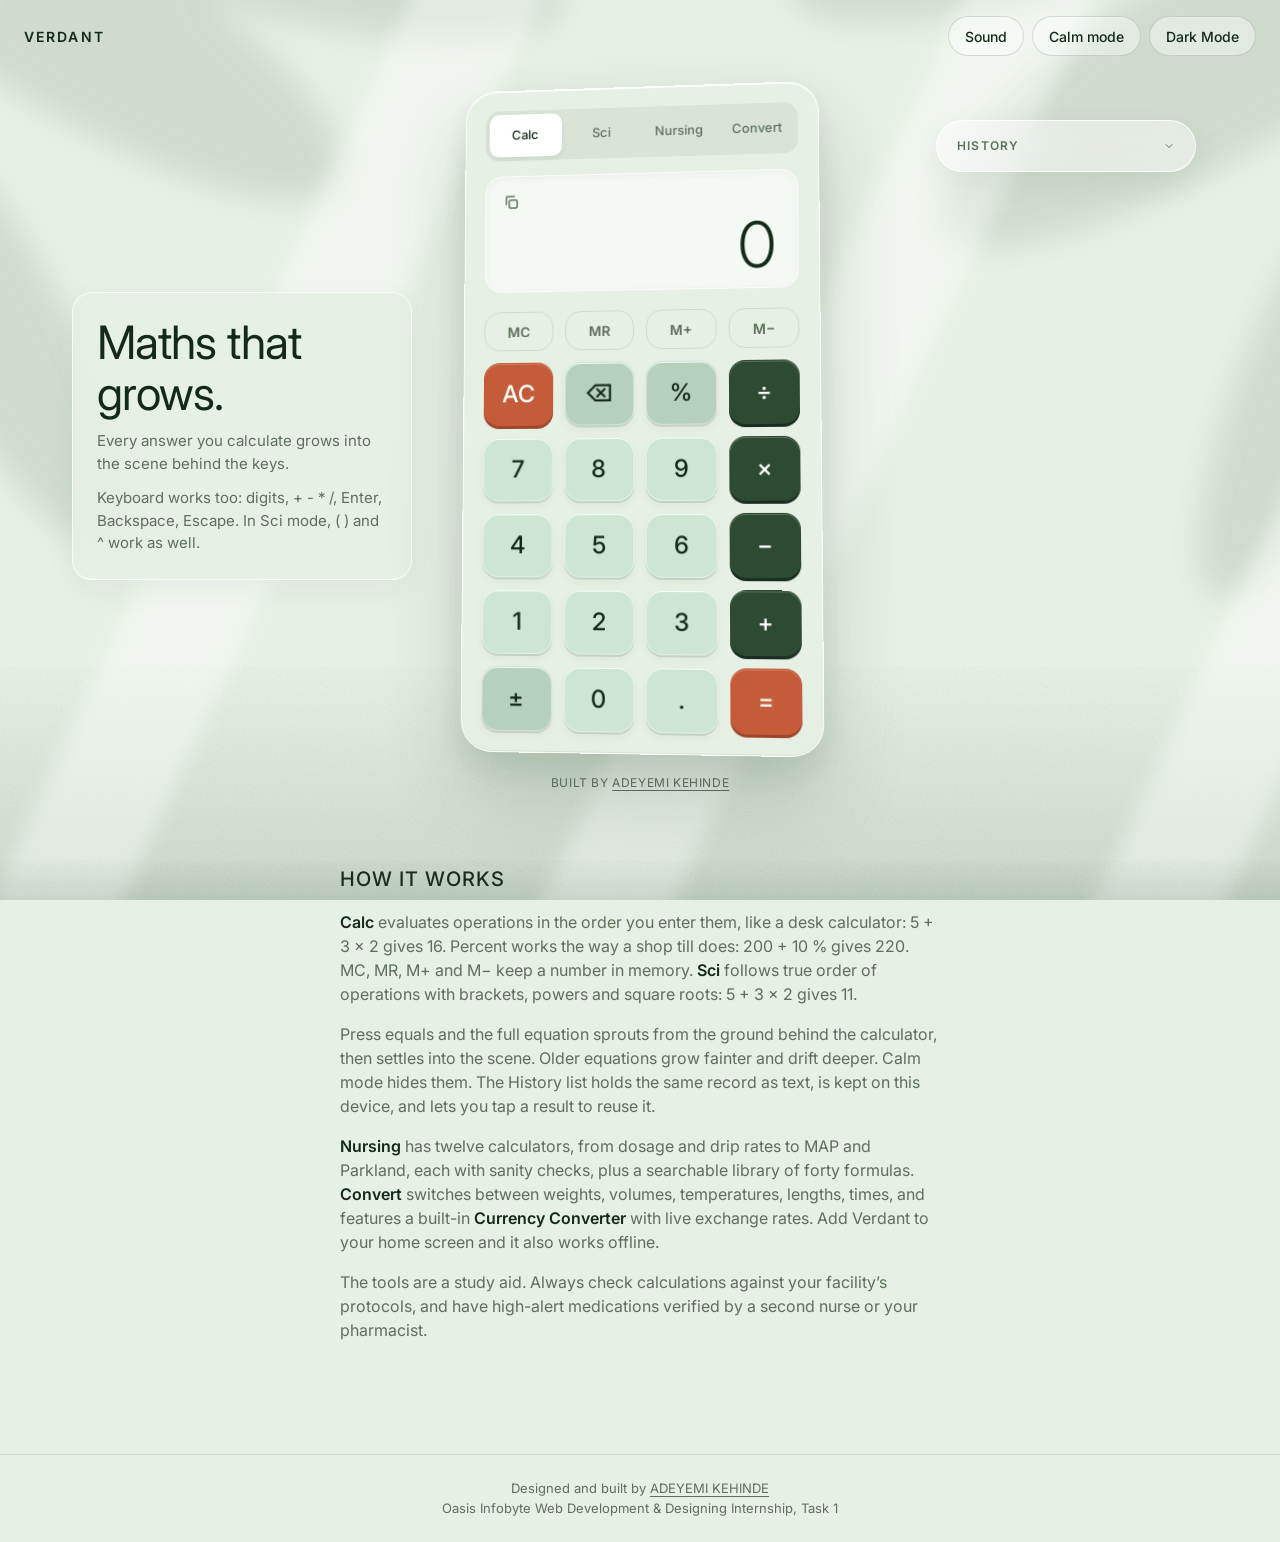
==== commit d0f2acef: "updated how it works text" ====
--- a/WebDev-L2-Calculator/index.html
+++ b/WebDev-L2-Calculator/index.html
@@ -208,11 +208,11 @@
       </details>
     </aside>
 
-    <section class="concept mobile-collapsible" aria-labelledby="concept-title">
+        <section class="concept mobile-collapsible" aria-labelledby="concept-title">
       <h2 id="concept-title">How it works</h2>
       <p><strong>Calc</strong> evaluates operations in the order you enter them, like a desk calculator: 5 + 3 &times; 2 gives 16. Percent works the way a shop till does: 200 + 10 % gives 220. MC, MR, M+ and M&minus; keep a number in memory. <strong>Sci</strong> follows true order of operations with brackets, powers and square roots: 5 + 3 &times; 2 gives 11.</p>
       <p>Press equals and the full equation sprouts from the ground behind the calculator, then settles into the scene. Older equations grow fainter and drift deeper. Calm mode hides them. The History list holds the same record as text, is kept on this device, and lets you tap a result to reuse it.</p>
-      <p><strong>Nursing</strong> has twelve calculators, from dosage and drip rates to MAP and Parkland, each with sanity checks, plus a searchable library of forty formulas. <strong>Convert</strong> switches between weights, volumes, temperatures, lengths and times. Add Verdant to your home screen and it also works offline.</p>
+      <p><strong>Nursing</strong> has twelve calculators, from dosage and drip rates to MAP and Parkland, each with sanity checks, plus a searchable library of forty formulas. <strong>Convert</strong> switches between weights, volumes, temperatures, lengths, times, and features a built-in <strong>Currency Converter</strong> with live exchange rates. Add Verdant to your home screen and it also works offline.</p>
       <p>The tools are a study aid. Always check calculations against your facility&rsquo;s protocols, and have high-alert medications verified by a second nurse or your pharmacist.</p>
     </section>
 
--- a/WebDev-L2-Calculator/style.css
+++ b/WebDev-L2-Calculator/style.css
@@ -538,24 +538,22 @@
   color: var(--ink) !important; /* Light text */
   border-color: rgba(255, 255, 255, 0.15) !important;
   
-  /* Swap the dark chevron for a light one */
+
   background-image: url("data:image/svg+xml,%3Csvg xmlns='http://www.w3.org/2000/svg' width='12' height='8' viewBox='0 0 12 8'%3E%3Cpath d='M1 1.5l5 5 5-5' fill='none' stroke='%23A3B8A7' stroke-width='1.8' stroke-linecap='round' stroke-linejoin='round'/%3E%3C/svg%3E") !important;
 }
 
-/* 2. Fix the actual dropdown menu items (The popup list) */
 [data-theme="dark"] select.control option {
   background-color: #122117 !important; 
   color: var(--ink) !important;
 }
 
-/* 3. Fix standard text inputs (like Weight / Burn area) */
+
 [data-theme="dark"] input.control {
   background-color: rgba(255, 255, 255, 0.05) !important;
   color: var(--ink) !important;
   border-color: rgba(255, 255, 255, 0.1) !important;
 }
 
-/* 4. Fix the placeholder text in inputs */
 [data-theme="dark"] input.control::placeholder {
   color: var(--ink-dim) !important;
   opacity: 0.6;
@@ -565,4 +563,165 @@
 [data-theme="dark"] .library .control {
   background-color: rgba(255, 255, 255, 0.05) !important;
   color: var(--ink) !important;
+}
+
+@supports not (backdrop-filter: blur(1px)) {
+  [data-theme="dark"] .calculator__body { 
+    background: #0A1B12 !important; 
+  }
+  [data-theme="dark"] .display { 
+    background: #040806 !important; 
+  }
+}
+
+
+[data-theme="dark"] .tab[aria-selected="true"] {
+  background: rgba(255, 255, 255, 0.15) !important;
+  color: #F0F5F2 !important;
+  box-shadow: 0 2px 5px rgba(0, 0, 0, 0.5) !important;
+}
+
+
+[data-theme="dark"] .calculator__body {
+  background: rgba(10, 20, 15, 0.85) !important;
+}
+
+
+[data-theme="dark"] .display {
+  background: rgba(0, 0, 0, 0.6) !important;
+}
+
+
+[data-theme="dark"] .intro {
+  background: rgba(20, 35, 25, 0.85) !important;
+  border-color: rgba(255, 255, 255, 0.1) !important;
+}
+[data-theme="dark"] .intro h1 {
+  color: #F0F5F2 !important;
+}
+[data-theme="dark"] .intro p {
+  color: #A3B8A7 !important;
+}
+
+/* 2. The History Drawer */
+[data-theme="dark"] .history {
+  background: rgba(20, 35, 25, 0.85) !important;
+  border-color: rgba(255, 255, 255, 0.1) !important;
+}
+[data-theme="dark"] .history summary {
+  color: #A3B8A7 !important;
+}
+[data-theme="dark"] .history summary:hover {
+  color: #F0F5F2 !important;
+}
+[data-theme="dark"] .history__item {
+  color: #F0F5F2 !important;
+}
+
+/* 3. The Floating Formula Cards */
+[data-theme="dark"] .formula {
+  background: rgba(20, 35, 25, 0.85) !important;
+  border-color: rgba(255, 255, 255, 0.08) !important;
+  box-shadow: 0 10px 25px rgba(0, 0, 0, 0.5) !important;
+}
+[data-theme="dark"] .formula__name {
+  color: #A3B8A7 !important;
+}
+[data-theme="dark"] .formula__text {
+  color: #F0F5F2 !important;
+}
+
+/* 4. The Header Toggle Buttons (Sound, Calm Mode) */
+[data-theme="dark"] .scene-toggle {
+  background: rgba(255, 255, 255, 0.05) !important;
+  border-color: rgba(255, 255, 255, 0.15) !important;
+  color: #F0F5F2 !important;
+}
+[data-theme="dark"] .scene-toggle:hover {
+  background: rgba(255, 255, 255, 0.1) !important;
+}
+
+
+[data-theme="dark"] {
+  color-scheme: dark !important;
+}
+
+
+[data-theme="dark"] select.control {
+  background-color: #0A1B12 !important; /* Deep dark green */
+  color: #F0F5F2 !important; /* Bright off-white text */
+  border-color: rgba(255, 255, 255, 0.15) !important;
+  
+
+  background-image: url("data:image/svg+xml,%3Csvg xmlns='http://www.w3.org/2000/svg' width='12' height='8' viewBox='0 0 12 8'%3E%3Cpath d='M1 1.5l5 5 5-5' fill='none' stroke='%23A3B8A7' stroke-width='1.8' stroke-linecap='round' stroke-linejoin='round'/%3E%3C/svg%3E") !important;
+}
+
+
+[data-theme="dark"] select.control option {
+  background-color: #0A1B12 !important;
+  color: #F0F5F2 !important;
+  font-weight: 500;
+  padding: 10px;
+}
+
+/* 4. Fix the hover state inside the open dropdown */
+[data-theme="dark"] select.control option:checked,
+[data-theme="dark"] select.control option:hover {
+  background-color: #4A7C59 !important; /* Highlights the selected item in green */
+  color: #FFFFFF !important;
+}
+
+/* 5. Fix the "Search Formulas" text input just in case */
+[data-theme="dark"] .library .control {
+  background-color: rgba(255, 255, 255, 0.05) !important;
+  color: #F0F5F2 !important;
+  border-color: rgba(255, 255, 255, 0.15) !important;
+}
+[data-theme="dark"] .library .control::placeholder {
+  color: #A3B8A7 !important;
+}
+
+
+[data-theme="dark"] .library__row .btn {
+  background: rgba(255, 255, 255, 0.08) !important; /* Dark glass */
+  border-color: rgba(255, 255, 255, 0.15) !important;
+  color: #F0F5F2 !important; /* Bright text */
+}
+
+
+[data-theme="dark"] .library__row .btn:hover {
+  background: rgba(255, 255, 255, 0.15) !important;
+  color: #FFFFFF !important;
+}
+
+
+[data-theme="dark"] .library__row:hover {
+  background: rgba(255, 255, 255, 0.04) !important;
+  border-radius: 8px;
+}
+
+
+[data-theme="dark"] .library__row {
+  border-bottom-color: rgba(255, 255, 255, 0.08) !important;
+}
+
+
+[data-theme="dark"] .library summary {
+  color: #A3B8A7 !important;
+}
+
+
+[data-theme="dark"] .library__list::-webkit-scrollbar {
+  width: 6px;
+}
+[data-theme="dark"] .library__list::-webkit-scrollbar-track {
+  background: rgba(255, 255, 255, 0.05); 
+  border-radius: 10px;
+}
+[data-theme="dark"] .library__list::-webkit-scrollbar-thumb {
+  background: rgba(255, 255, 255, 0.2); 
+  border-radius: 10px;
+}
+[data-theme="dark"] .library__list::-webkit-scrollbar-thumb:hover {
+  background: rgba(255, 255, 255, 0.3); 
 }
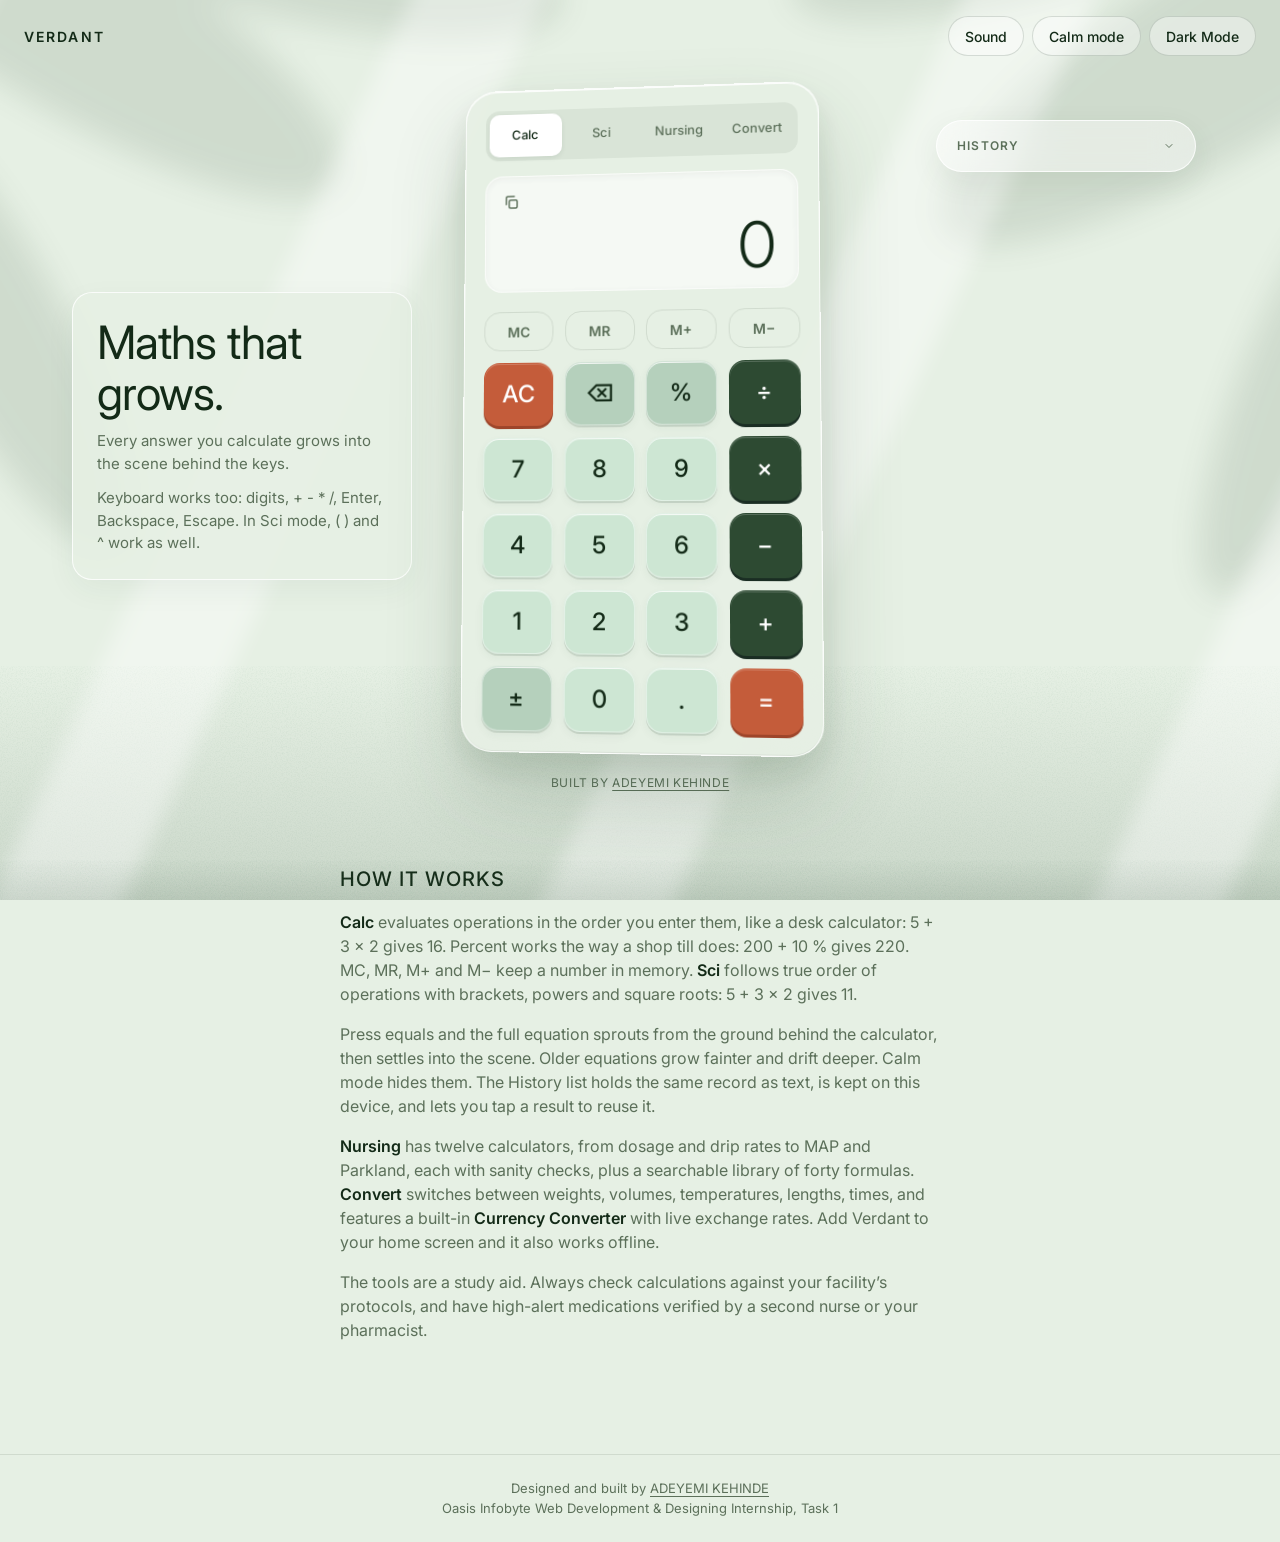
==== commit 64961d63: "Fixed nursing dropdown to include all 40 formulas" ====
--- a/WebDev-L2-Calculator/index.html
+++ b/WebDev-L2-Calculator/index.html
@@ -12,8 +12,7 @@
   <meta name="apple-mobile-web-app-capable" content="yes">
   <meta name="apple-mobile-web-app-title" content="Verdant">
   <link rel="manifest" href="manifest.webmanifest">
-  <link rel="icon" href="icon-192.png" type="image/png">
-  <link rel="apple-touch-icon" href="apple-touch-icon.png">
+
 
   <script>
     (function () {
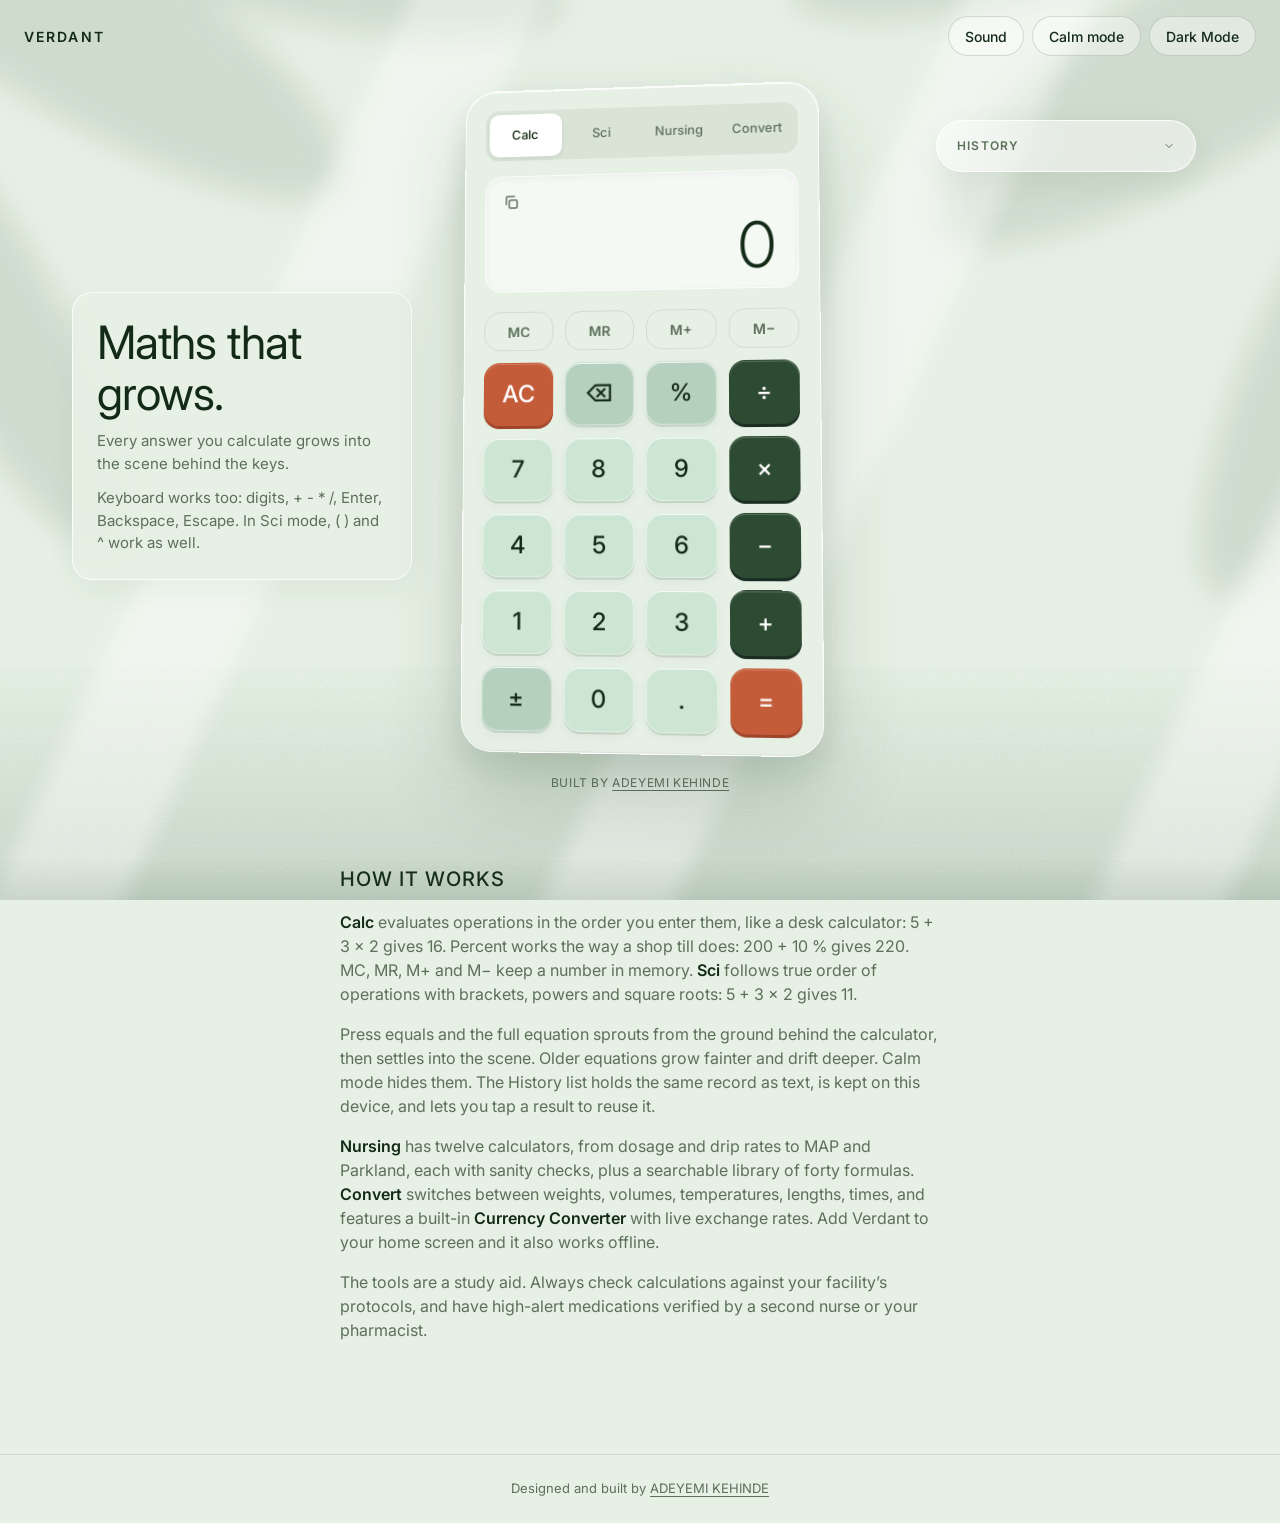
==== commit c8308026: "Updated pitch deck content and final clinical safety features" ====
--- a/WebDev-L2-Calculator/index.html
+++ b/WebDev-L2-Calculator/index.html
@@ -12,8 +12,10 @@
   <meta name="apple-mobile-web-app-capable" content="yes">
   <meta name="apple-mobile-web-app-title" content="Verdant">
   <link rel="manifest" href="manifest.webmanifest">
-
-
+  
+  <link rel="icon" href="./android-chrome-192x192.png" type="image/png">
+  <link rel="apple-touch-icon" href="./android-chrome-192x192.png">
+  
   <script>
     (function () {
       var root = document.documentElement;
@@ -47,7 +49,16 @@
   <header class="site-header">
     <p class="wordmark">VERDANT</p>
     <div class="site-header__actions">
-      <button type="button" class="scene-toggle" id="install-btn" hidden>Install app</button>
+      
+      <!-- Install App Button (Icon on mobile, Text on desktop) -->
+      <button type="button" class="scene-toggle" id="install-btn" hidden aria-label="Install App">
+        <svg class="icon-mobile" viewBox="0 0 24 24" width="18" height="18" stroke="currentColor" stroke-width="2" fill="none" stroke-linecap="round" stroke-linejoin="round">
+          <path d="M21 15v4a2 2 0 0 1-2 2H5a2 2 0 0 1-2-2v-4"></path>
+          <polyline points="7 10 12 15 17 10"></polyline>
+          <line x1="12" y1="15" x2="12" y2="3"></line>
+        </svg>
+        <span class="text-desktop">Install app</span>
+      </button>
       
       <!-- Sound Button with SVG and Text -->
       <button type="button" class="scene-toggle" id="sound-toggle" aria-pressed="false" aria-label="Toggle Sound">
@@ -59,7 +70,7 @@
         <span class="text-desktop">Sound</span>
       </button>
       
-  
+      <!-- Calm Mode Button -->
       <button type="button" class="scene-toggle" id="scene-toggle" aria-pressed="false" aria-label="Toggle Calm Mode">
         <svg class="icon-mobile" viewBox="0 0 24 24" width="18" height="18" stroke="currentColor" stroke-width="2" fill="none" stroke-linecap="round" stroke-linejoin="round">
           <path d="M11 20A7 7 0 0 1 9.8 6.1C15.5 5 17 4.48 19 2c1 2 2 4.18 2 8 0 5.5-4.78 10-10 10Z"></path>
@@ -67,7 +78,8 @@
         </svg>
         <span class="text-desktop">Calm mode</span>
       </button>
-            <!-- Add this Theme Toggle Button -->
+      
+      <!-- Theme Toggle Button -->
       <button type="button" class="scene-toggle" id="theme-toggle" aria-label="Toggle Dark Mode" aria-pressed="false">
         <!-- Moon Icon (Shows in Light Mode) -->
         <svg class="icon-moon icon-mobile" viewBox="0 0 24 24" width="18" height="18" stroke="currentColor" stroke-width="2" fill="none" stroke-linecap="round" stroke-linejoin="round">
@@ -207,7 +219,7 @@
       </details>
     </aside>
 
-        <section class="concept mobile-collapsible" aria-labelledby="concept-title">
+    <section class="concept mobile-collapsible" aria-labelledby="concept-title">
       <h2 id="concept-title">How it works</h2>
       <p><strong>Calc</strong> evaluates operations in the order you enter them, like a desk calculator: 5 + 3 &times; 2 gives 16. Percent works the way a shop till does: 200 + 10 % gives 220. MC, MR, M+ and M&minus; keep a number in memory. <strong>Sci</strong> follows true order of operations with brackets, powers and square roots: 5 + 3 &times; 2 gives 11.</p>
       <p>Press equals and the full equation sprouts from the ground behind the calculator, then settles into the scene. Older equations grow fainter and drift deeper. Calm mode hides them. The History list holds the same record as text, is kept on this device, and lets you tap a result to reuse it.</p>
@@ -223,11 +235,28 @@
 
   <footer class="site-footer">
     <p>Designed and built by <a href="https://www.linkedin.com/in/adeyemi-kehinde-rn" target="_blank" rel="noopener noreferrer">ADEYEMI KEHINDE</a></p>
-    <p>Oasis Infobyte Web Development &amp; Designing Internship, Task 1</p>
+    
   </footer>
 
   <div class="toast" id="toast" aria-hidden="true"></div>
-
+    <!-- Physiological Limit Warning Modal -->
+  <dialog id="clinical-warning-modal" class="modal">
+    <div class="modal-content">
+      <div class="modal-header">
+        <svg viewBox="0 0 24 24" width="24" height="24" stroke="currentColor" stroke-width="2" fill="none" stroke-linecap="round" stroke-linejoin="round">
+          <path d="M10.29 3.86L1.82 18a2 2 0 0 0 1.71 3h16.94a2 2 0 0 0 1.71-3L13.71 3.86a2 2 0 0 0-3.42 0z"></path>
+          <line x1="12" y1="9" x2="12" y2="13"></line>
+          <line x1="12" y1="17" x2="12.01" y2="17"></line>
+        </svg>
+        <h2>Physiological Limit Warning</h2>
+      </div>
+      <p id="modal-warning-text">This value is outside normal physiological limits. Please verify the entry.</p>
+      <div class="modal-actions">
+        <button type="button" id="modal-cancel" class="btn">Edit Entry</button>
+        <button type="button" id="modal-confirm" class="btn btn--primary">I am sure, proceed</button>
+      </div>
+    </div>
+  </dialog>
   <noscript><p class="noscript">This calculator needs JavaScript to work. Please enable it and reload.</p></noscript>
 </body>
 </html>
--- a/WebDev-L2-Calculator/style.css
+++ b/WebDev-L2-Calculator/style.css
@@ -724,4 +724,75 @@
 }
 [data-theme="dark"] .library__list::-webkit-scrollbar-thumb:hover {
   background: rgba(255, 255, 255, 0.3); 
+}
+
+/* =========================================
+   CLINICAL PHYSIOLOGICAL WARNING MODAL
+   ========================================= */
+.clinical-modal-overlay {
+  position: fixed;
+  inset: 0;
+  background: rgba(0, 0, 0, 0.6);
+  backdrop-filter: blur(4px);
+  -webkit-backdrop-filter: blur(4px);
+  display: none; /* Hidden by default */
+  align-items: center;
+  justify-content: center;
+  z-index: 9999;
+  padding: 20px;
+}
+
+.clinical-modal-overlay.is-open {
+  display: flex;
+}
+
+.clinical-modal {
+  border-radius: 16px;
+  padding: 0;
+  background: var(--panel);
+  backdrop-filter: blur(24px);
+  -webkit-backdrop-filter: blur(24px);
+  box-shadow: 0 40px 80px rgba(0,0,0,0.4);
+  border: 1px solid var(--edge);
+  color: var(--ink);
+  max-width: 100%;
+  width: 400px;
+  animation: fade-up 300ms var(--ease-out) both;
+}
+
+.clinical-modal-content {
+  padding: 24px;
+}
+
+.clinical-modal-header {
+  display: flex;
+  align-items: center;
+  gap: 12px;
+  margin-bottom: 16px;
+  color: var(--error);
+}
+
+.clinical-modal-header h2 {
+  font-size: 18px;
+  font-weight: 600;
+  margin: 0;
+}
+
+.clinical-modal p {
+  font-size: 15px;
+  line-height: 1.6;
+  color: var(--ink);
+  margin-bottom: 24px;
+}
+
+.clinical-modal-actions {
+  display: flex;
+  justify-content: flex-end;
+  gap: 12px;
+}
+
+/* Dark mode support */
+[data-theme="dark"] .clinical-modal {
+  background: rgba(20, 35, 25, 0.95);
+  border-color: rgba(255, 255, 255, 0.15);
 }
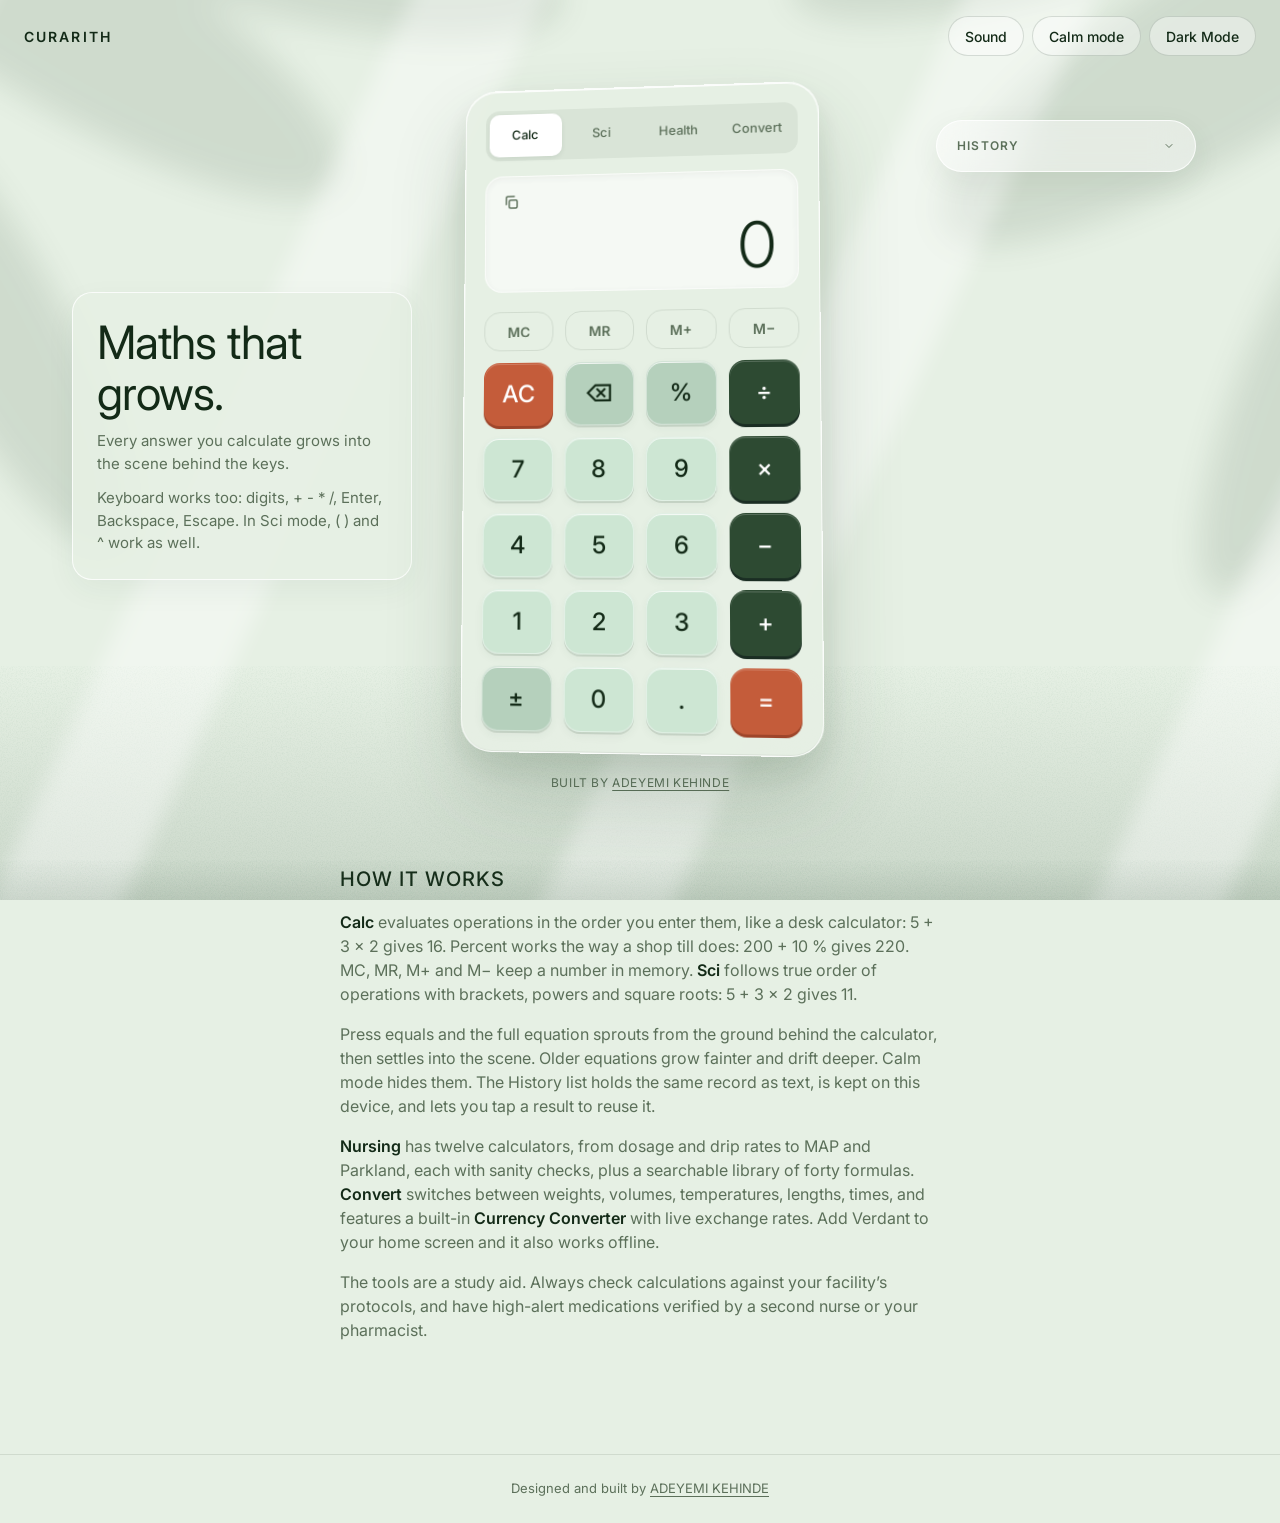
==== commit 163ba871: "Added smart fluid calculations and tablet/capsule logic" ====
--- a/WebDev-L2-Calculator/index.html
+++ b/WebDev-L2-Calculator/index.html
@@ -31,9 +31,12 @@
 
   <link rel="stylesheet" href="style.css">
   
+  <!-- Order matters: data files first, because tools.js reads them the moment it runs -->
+  <script src="drug.js" defer></script>
   <script src="formulas.js" defer></script>
   <script src="script.js" defer></script>
   <script src="tools.js" defer></script>
+  <script src="fluids.js" defer></script>
 </head>
 
 <body>
@@ -47,7 +50,7 @@
   </div>
 
   <header class="site-header">
-    <p class="wordmark">VERDANT</p>
+    <p class="wordmark">Curarith</p>
     <div class="site-header__actions">
       
       <!-- Install App Button (Icon on mobile, Text on desktop) -->
@@ -117,7 +120,7 @@
           <div class="tabs" role="tablist" aria-label="Calculator mode">
             <button type="button" class="tab" role="tab" id="tab-basic"   data-tab="basic"   aria-selected="true"  aria-controls="panel-basic"   tabindex="0">Calc</button>
             <button type="button" class="tab" role="tab" id="tab-sci"     data-tab="sci"     aria-selected="false" aria-controls="panel-sci"     tabindex="-1">Sci</button>
-            <button type="button" class="tab" role="tab" id="tab-nursing" data-tab="nursing" aria-selected="false" aria-controls="panel-nursing" tabindex="-1">Nursing</button>
+            <button type="button" class="tab" role="tab" id="tab-nursing" data-tab="nursing" aria-selected="false" aria-controls="panel-nursing" tabindex="-1">Health</button>
             <button type="button" class="tab" role="tab" id="tab-convert" data-tab="convert" aria-selected="false" aria-controls="panel-convert" tabindex="-1">Convert</button>
           </div>
 
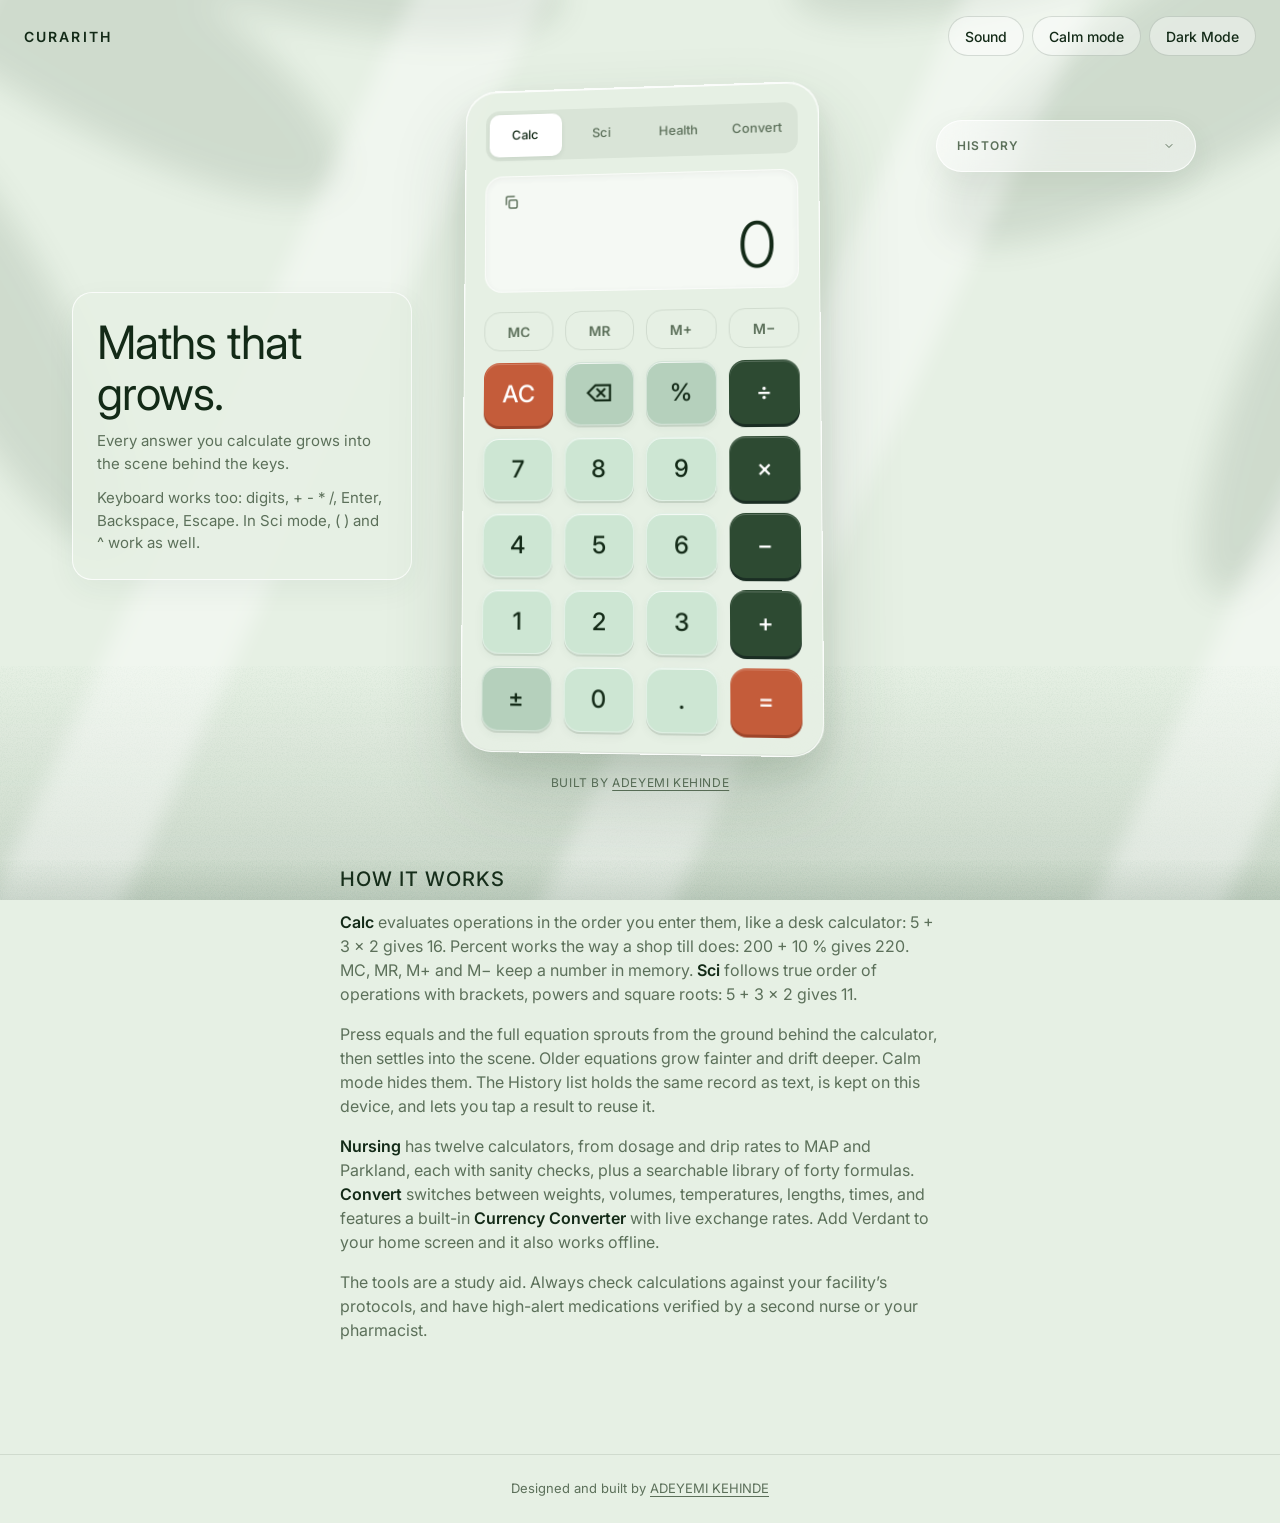
==== commit 959062b0: "Upgrade clinical formula calculators" ====
--- a/WebDev-L2-Calculator/index.html
+++ b/WebDev-L2-Calculator/index.html
@@ -4,7 +4,7 @@
   <meta charset="UTF-8">
 
   <meta name="viewport" content="width=device-width, initial-scale=1, viewport-fit=cover">
-  <title>Verdant | Calculator</title>
+  <title>Curarith| Calculator</title>
   <meta name="description" content="A calculator with a scientific mode, nursing dosage tools and unit converters. Forty nursing formulas drift through the scene behind the keys.">
   <meta name="color-scheme" content="light">
   <meta name="theme-color" content="#CFE3CC">
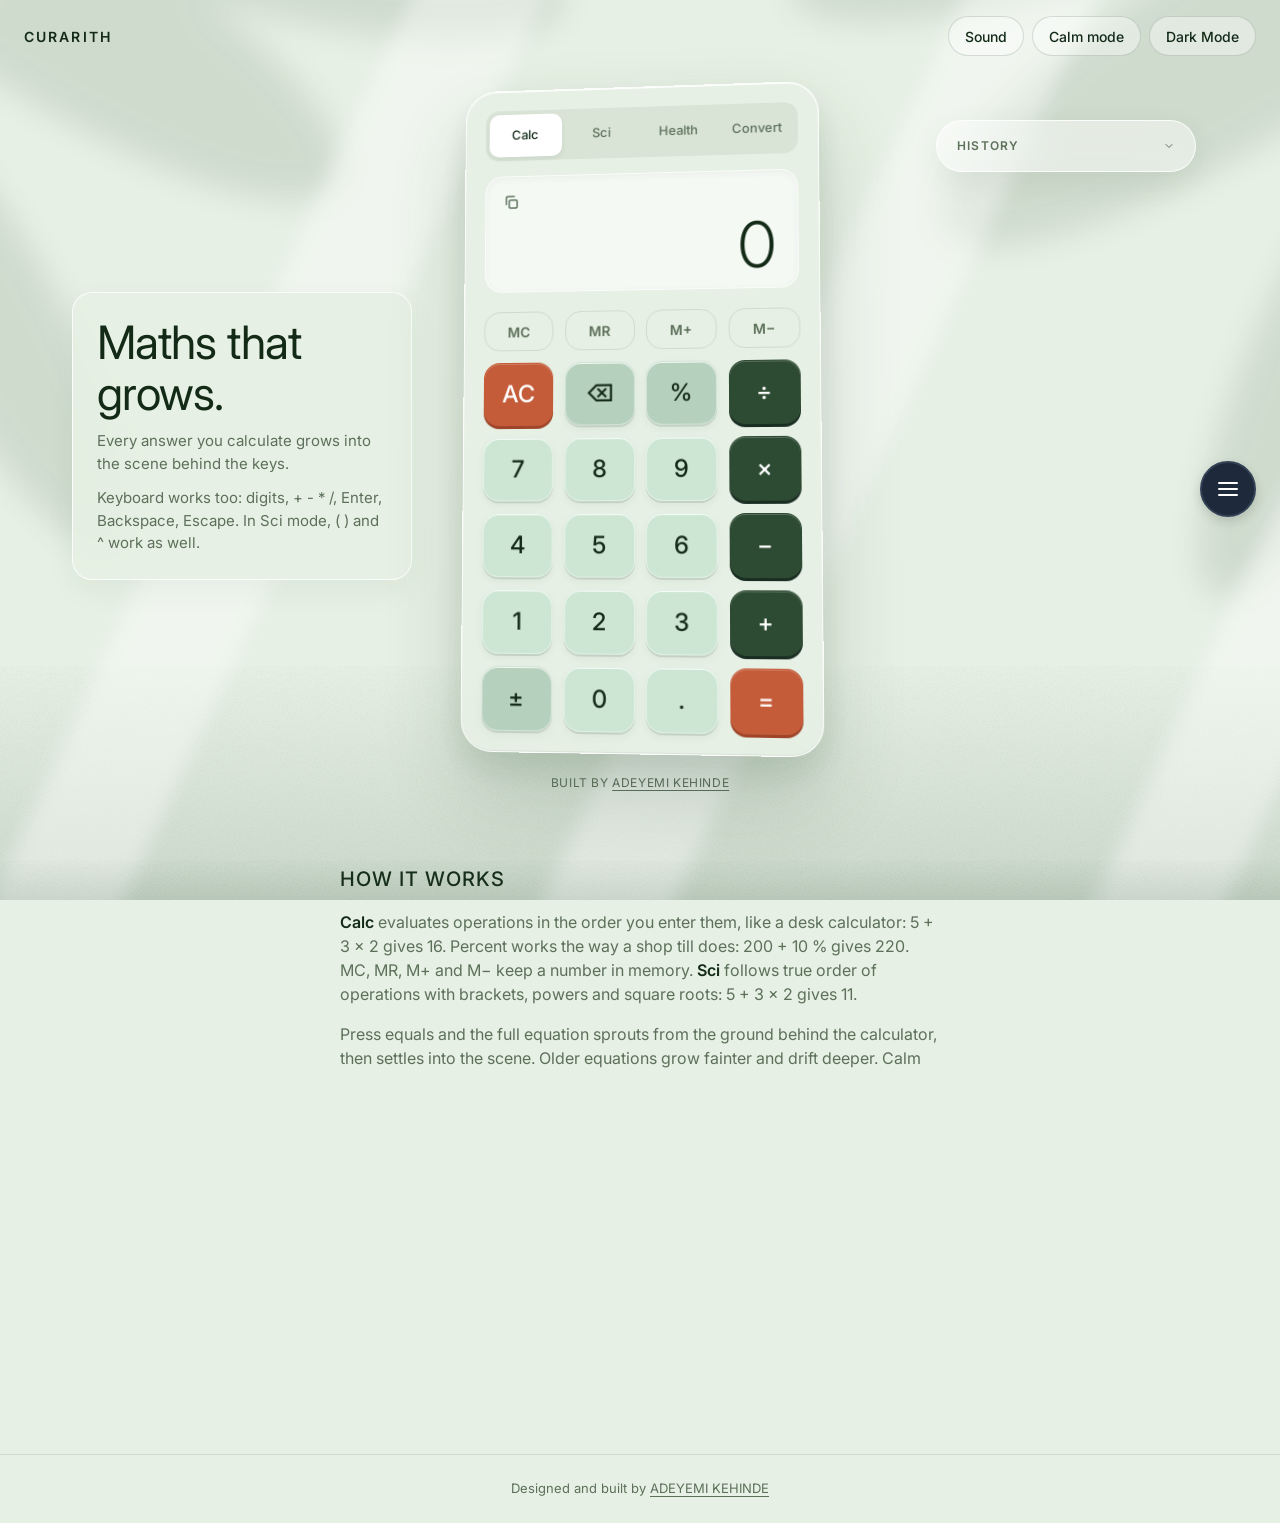
==== commit 76335c27: "feat: add floating navigation menu and fix vitals warning logic" ====
--- a/WebDev-L2-Calculator/index.html
+++ b/WebDev-L2-Calculator/index.html
@@ -37,6 +37,93 @@
   <script src="script.js" defer></script>
   <script src="tools.js" defer></script>
   <script src="fluids.js" defer></script>
+
+  <!-- Floating Navigation Styles -->
+  <style>
+    .fab-container {
+      position: fixed;
+      bottom: 24px;
+      right: 24px;
+      z-index: 1000;
+      display: flex;
+      flex-direction: column;
+      align-items: flex-end;
+    }
+    .fab-button {
+      width: 56px;
+      height: 56px;
+      border-radius: 50%;
+      background: #1e293b;
+      color: #ffffff;
+      border: 2px solid #334155;
+      box-shadow: 0 4px 12px rgba(0, 0, 0, 0.15);
+      display: flex;
+      align-items: center;
+      justify-content: center;
+      cursor: pointer;
+      transition: transform 0.2s ease, background 0.2s ease;
+      -webkit-tap-highlight-color: transparent;
+    }
+    .fab-button:hover, .fab-button:focus-visible {
+      background: #334155;
+      transform: scale(1.05);
+    }
+    .fab-menu {
+      background: #1e293b;
+      border: 1px solid #334155;
+      border-radius: 12px;
+      padding: 8px;
+      margin-bottom: 12px;
+      min-width: 220px;
+      box-shadow: 0 10px 25px rgba(0, 0, 0, 0.3);
+      opacity: 0;
+      transform: translateY(10px) scale(0.95);
+      pointer-events: none;
+      transition: opacity 0.2s ease, transform 0.2s ease;
+      transform-origin: bottom right;
+    }
+    .fab-menu.is-open {
+      opacity: 1;
+      transform: translateY(0) scale(1);
+      pointer-events: auto;
+    }
+    .fab-menu__list {
+      list-style: none;
+      margin: 0;
+      padding: 0;
+    }
+    .fab-menu__list li { margin: 0; }
+    .fab-link {
+      width: 100%;
+      text-align: left;
+      background: transparent;
+      border: none;
+      color: #e2e8f0;
+      font-size: 15px;
+      padding: 12px 16px;
+      border-radius: 8px;
+      cursor: pointer;
+      transition: background 0.15s ease, color 0.15s ease;
+    }
+    .fab-link:hover, .fab-link:focus-visible {
+      background: #334155;
+      color: #ffffff;
+      outline: none;
+    }
+    .fab-divider {
+      height: 1px;
+      background: #334155;
+      margin: 6px 0;
+    }
+    [data-theme="dark"] .fab-button,
+    [data-theme="dark"] .fab-menu {
+      background: #0f172a;
+      border-color: #1e293b;
+    }
+    [data-theme="dark"] .fab-link:hover {
+      background: #1e293b;
+    }
+  </style>
 </head>
 
 <body>
@@ -53,7 +140,6 @@
     <p class="wordmark">Curarith</p>
     <div class="site-header__actions">
       
-      <!-- Install App Button (Icon on mobile, Text on desktop) -->
       <button type="button" class="scene-toggle" id="install-btn" hidden aria-label="Install App">
         <svg class="icon-mobile" viewBox="0 0 24 24" width="18" height="18" stroke="currentColor" stroke-width="2" fill="none" stroke-linecap="round" stroke-linejoin="round">
           <path d="M21 15v4a2 2 0 0 1-2 2H5a2 2 0 0 1-2-2v-4"></path>
@@ -63,7 +149,6 @@
         <span class="text-desktop">Install app</span>
       </button>
       
-      <!-- Sound Button with SVG and Text -->
       <button type="button" class="scene-toggle" id="sound-toggle" aria-pressed="false" aria-label="Toggle Sound">
         <svg class="icon-mobile" viewBox="0 0 24 24" width="18" height="18" stroke="currentColor" stroke-width="2" fill="none" stroke-linecap="round" stroke-linejoin="round">
           <polygon points="11 5 6 9 2 9 2 15 6 15 11 19 11 5"></polygon>
@@ -73,7 +158,6 @@
         <span class="text-desktop">Sound</span>
       </button>
       
-      <!-- Calm Mode Button -->
       <button type="button" class="scene-toggle" id="scene-toggle" aria-pressed="false" aria-label="Toggle Calm Mode">
         <svg class="icon-mobile" viewBox="0 0 24 24" width="18" height="18" stroke="currentColor" stroke-width="2" fill="none" stroke-linecap="round" stroke-linejoin="round">
           <path d="M11 20A7 7 0 0 1 9.8 6.1C15.5 5 17 4.48 19 2c1 2 2 4.18 2 8 0 5.5-4.78 10-10 10Z"></path>
@@ -82,13 +166,10 @@
         <span class="text-desktop">Calm mode</span>
       </button>
       
-      <!-- Theme Toggle Button -->
       <button type="button" class="scene-toggle" id="theme-toggle" aria-label="Toggle Dark Mode" aria-pressed="false">
-        <!-- Moon Icon (Shows in Light Mode) -->
         <svg class="icon-moon icon-mobile" viewBox="0 0 24 24" width="18" height="18" stroke="currentColor" stroke-width="2" fill="none" stroke-linecap="round" stroke-linejoin="round">
           <path d="M21 12.79A9 9 0 1 1 11.21 3 7 7 0 0 0 21 12.79z"></path>
         </svg>
-        <!-- Sun Icon (Shows in Dark Mode) -->
         <svg class="icon-sun icon-mobile" viewBox="0 0 24 24" width="18" height="18" stroke="currentColor" stroke-width="2" fill="none" stroke-linecap="round" stroke-linejoin="round" style="display:none;">
           <circle cx="12" cy="12" r="5"></circle><line x1="12" y1="1" x2="12" y2="3"></line><line x1="12" y1="21" x2="12" y2="23"></line><line x1="4.22" y1="4.22" x2="5.64" y2="5.64"></line><line x1="18.36" y1="18.36" x2="19.78" y2="19.78"></line><line x1="1" y1="12" x2="3" y2="12"></line><line x1="21" y1="12" x2="23" y2="12"></line><line x1="4.22" y1="19.78" x2="5.64" y2="18.36"></line><line x1="18.36" y1="5.64" x2="19.78" y2="4.22"></line>
         </svg>
@@ -99,7 +180,6 @@
 
   <main class="stage">
 
-    <!-- Mobile text toggle button -->
     <button type="button" id="mobile-info-btn" class="mobile-info-btn" aria-expanded="false" aria-controls="intro-title concept-title">
       <svg viewBox="0 0 24 24" width="18" height="18" fill="none" stroke="currentColor" stroke-width="2" stroke-linecap="round" stroke-linejoin="round"><circle cx="12" cy="12" r="10"></circle><line x1="12" y1="16" x2="12" y2="12"></line><line x1="12" y1="8" x2="12.01" y2="8"></line></svg>
       <span>Read Project Info</span>
@@ -238,11 +318,11 @@
 
   <footer class="site-footer">
     <p>Designed and built by <a href="https://www.linkedin.com/in/adeyemi-kehinde-rn" target="_blank" rel="noopener noreferrer">ADEYEMI KEHINDE</a></p>
-    
   </footer>
 
   <div class="toast" id="toast" aria-hidden="true"></div>
-    <!-- Physiological Limit Warning Modal -->
+
+  <!-- Physiological Limit Warning Modal -->
   <dialog id="clinical-warning-modal" class="modal">
     <div class="modal-content">
       <div class="modal-header">
@@ -260,6 +340,121 @@
       </div>
     </div>
   </dialog>
+  
   <noscript><p class="noscript">This calculator needs JavaScript to work. Please enable it and reload.</p></noscript>
+
+  <!-- FLOATING NAVIGATION MENU -->
+  <div class="fab-container" id="fab-nav">
+    <button type="button" class="fab-button" id="fab-toggle" aria-label="Open navigation menu" aria-expanded="false" aria-controls="fab-menu">
+      <svg class="fab-icon-open" viewBox="0 0 24 24" width="24" height="24" stroke="currentColor" stroke-width="2" fill="none" stroke-linecap="round" stroke-linejoin="round">
+        <line x1="3" y1="12" x2="21" y2="12"></line>
+        <line x1="3" y1="6" x2="21" y2="6"></line>
+        <line x1="3" y1="18" x2="21" y2="18"></line>
+      </svg>
+      <svg class="fab-icon-close" viewBox="0 0 24 24" width="24" height="24" stroke="currentColor" stroke-width="2" fill="none" stroke-linecap="round" stroke-linejoin="round" style="display: none;">
+        <line x1="18" y1="6" x2="6" y2="18"></line>
+        <line x1="6" y1="6" x2="18" y2="18"></line>
+      </svg>
+    </button>
+
+    <nav class="fab-menu" id="fab-menu" aria-labelledby="fab-toggle">
+      <ul class="fab-menu__list">
+        <li><button type="button" class="fab-link" data-target="basic">Basic Calc</button></li>
+        <li><button type="button" class="fab-link" data-target="sci">Scientific</button></li>
+        <li><button type="button" class="fab-link" data-target="nursing">Health Tools</button></li>
+        <li><button type="button" class="fab-link" data-target="convert">Converters</button></li>
+        <li class="fab-divider" role="separator"></li>
+        <li><button type="button" class="fab-link" data-action="drug-ref">Drug Reference</button></li>
+        <li><button type="button" class="fab-link" data-action="formula-lib">Formula Library</button></li>
+        <li><button type="button" class="fab-link" data-action="fluid-ref">Fluid Reference</button></li>
+        <li><button type="button" class="fab-link" data-action="history">View History</button></li>
+      </ul>
+    </nav>
+  </div>
+
+  <!-- FLOATING NAVIGATION LOGIC -->
+  <script>
+    document.addEventListener("DOMContentLoaded", function () {
+      const fabToggle = document.getElementById("fab-toggle");
+      const fabMenu = document.getElementById("fab-menu");
+      const iconOpen = fabToggle.querySelector(".fab-icon-open");
+      const iconClose = fabToggle.querySelector(".fab-icon-close");
+
+      if (!fabToggle || !fabMenu) return;
+
+      function toggleMenu() {
+        const isOpen = fabMenu.classList.contains("is-open");
+        if (isOpen) {
+          fabMenu.classList.remove("is-open");
+          fabToggle.setAttribute("aria-expanded", "false");
+          iconOpen.style.display = "block";
+          iconClose.style.display = "none";
+        } else {
+          fabMenu.classList.add("is-open");
+          fabToggle.setAttribute("aria-expanded", "true");
+          iconOpen.style.display = "none";
+          iconClose.style.display = "block";
+        }
+      }
+
+      fabToggle.addEventListener("click", function (e) {
+        e.stopPropagation();
+        toggleMenu();
+      });
+
+      document.addEventListener("click", function (e) {
+        if (!fabMenu.contains(e.target) && !fabToggle.contains(e.target)) {
+          if (fabMenu.classList.contains("is-open")) toggleMenu();
+        }
+      });
+
+      // Handle menu item clicks
+      document.querySelectorAll(".fab-link").forEach(function (link) {
+        link.addEventListener("click", function () {
+          const targetTab = this.getAttribute("data-target");
+          const action = this.getAttribute("data-action");
+
+          toggleMenu(); // Close the menu
+
+          if (targetTab) {
+            const tabBtn = document.querySelector(`[data-tab="${targetTab}"]`);
+            if (tabBtn) tabBtn.click();
+          } 
+          else if (action === "drug-ref" || action === "formula-lib" || action === "fluid-ref") {
+            // Switch to Health tab first
+            const healthTab = document.querySelector('[data-tab="nursing"]');
+            if (healthTab) healthTab.click();
+            
+            // Wait for the tab to render, then find the specific accordion (details element)
+            setTimeout(() => {
+              let searchString = "";
+              if (action === "drug-ref") searchString = "drug";
+              if (action === "formula-lib") searchString = "formula";
+              if (action === "fluid-ref") searchString = "fluid";
+
+              // Search all <details> tags on the page to find the right one based on the summary text
+              const detailsList = document.querySelectorAll('details');
+              const targetDetails = Array.from(detailsList).find(d => {
+                const summary = d.querySelector('summary');
+                return summary && summary.textContent.toLowerCase().includes(searchString);
+              });
+
+              if (targetDetails) {
+                targetDetails.open = true; // Expand it
+                targetDetails.scrollIntoView({ behavior: 'smooth', block: 'start' }); // Scroll to it
+              }
+            }, 150);
+          } 
+          else if (action === "history") {
+            const history = document.querySelector(".history details");
+            if (history) {
+              history.open = true;
+              history.scrollIntoView({ behavior: 'smooth', block: 'start' });
+            }
+          }
+        });
+      });
+    });
+  </script>
 </body>
 </html>
